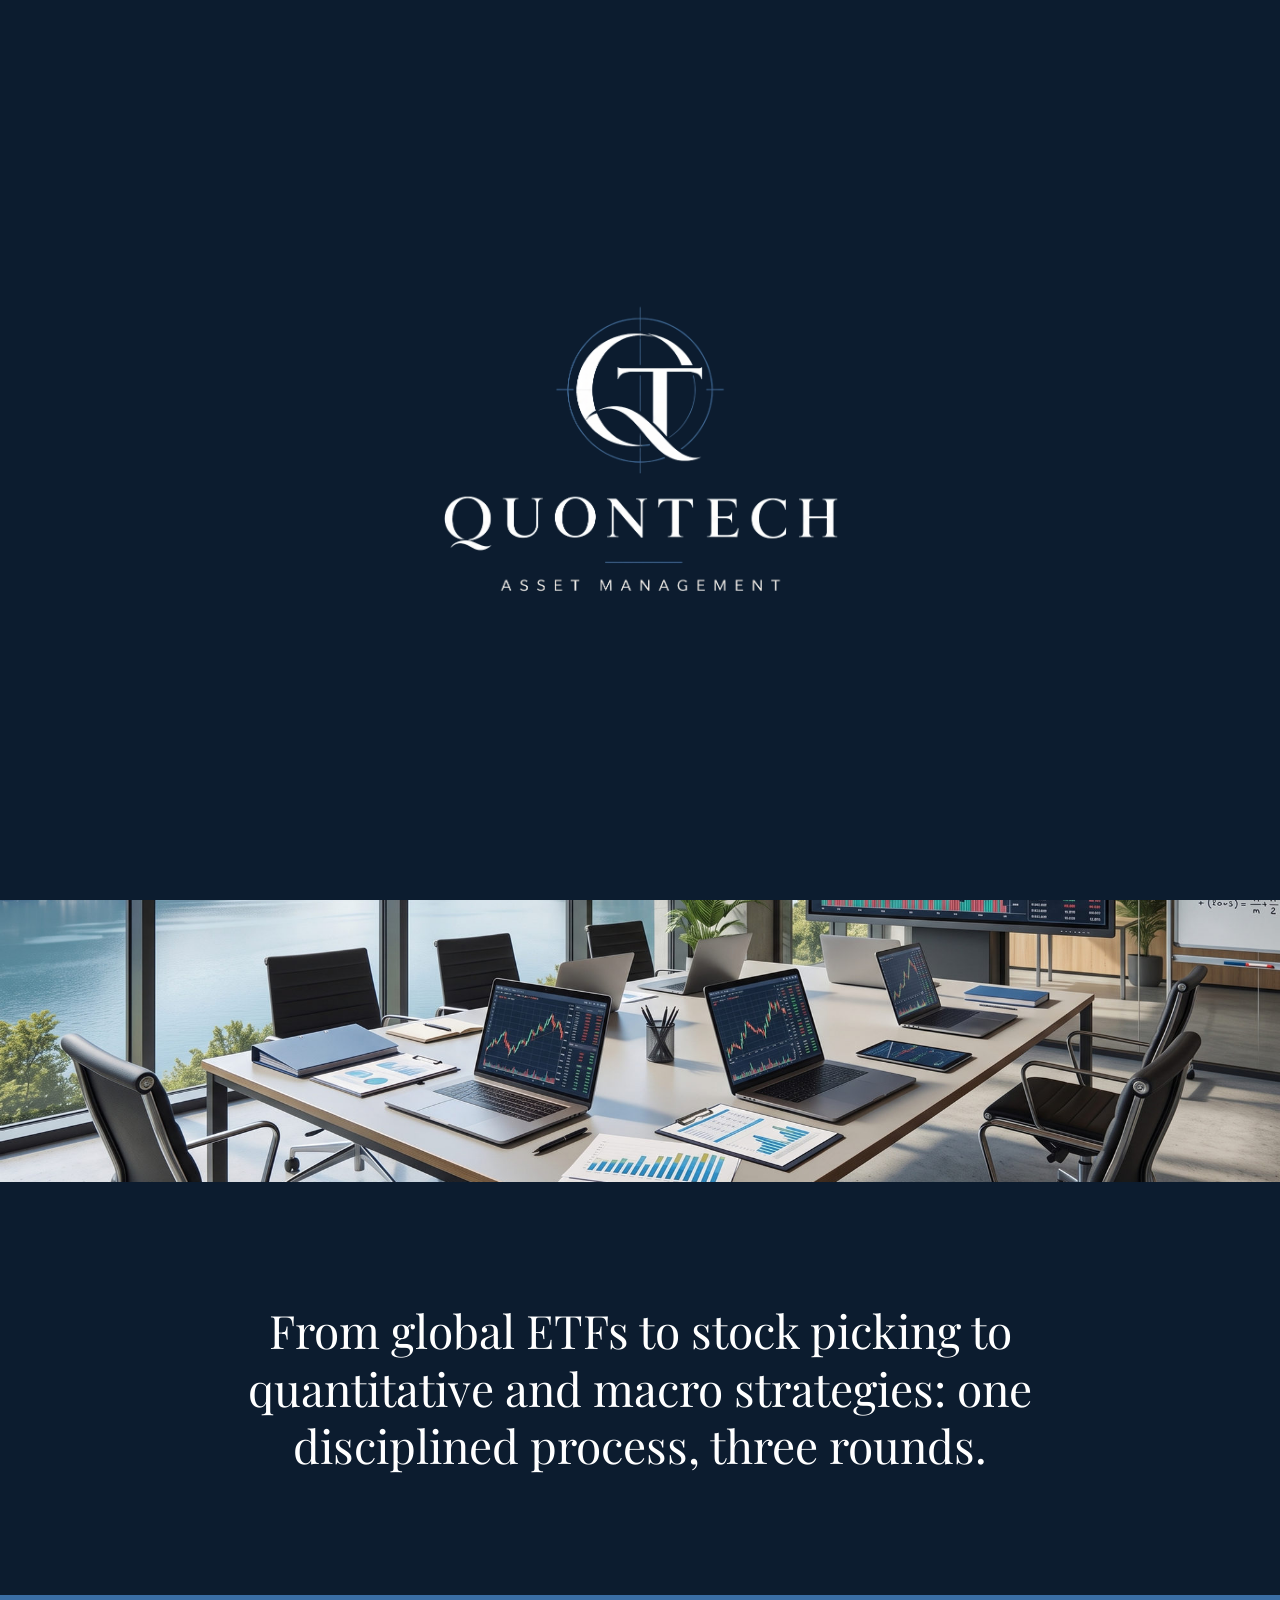
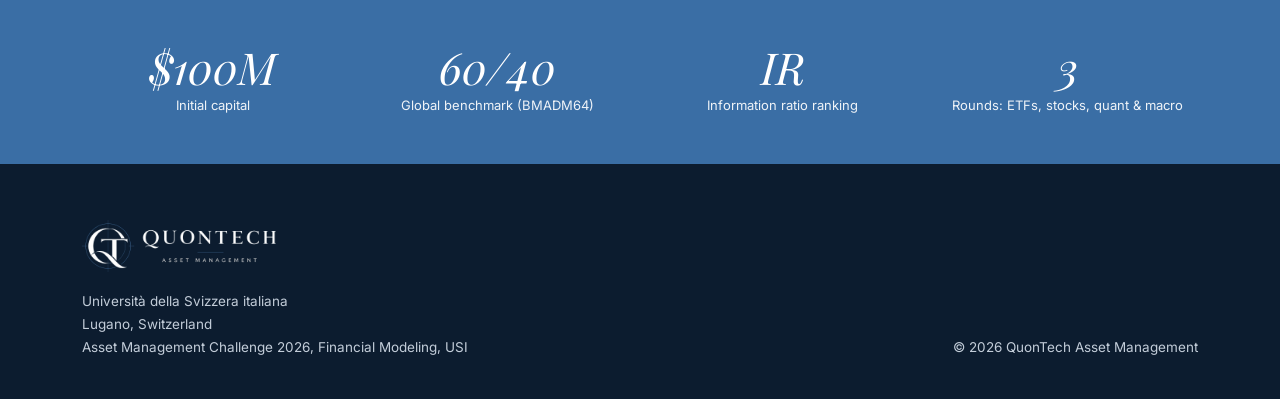
==== index.html @ 1a2eca18 "Add QuonTech website" ====
<!doctype html>
<html lang="en">
<head>
<meta charset="utf-8">
<meta name="viewport" content="width=device-width, initial-scale=1">
<title>Home | QuonTech Asset Management</title>
<meta name="description" content="QuonTech Asset Management, Group 8 of the USI Lugano Asset Management Challenge 2026.">
<link rel="icon" href="logo_navy.png">
<link rel="preconnect" href="https://fonts.googleapis.com">
<link rel="preconnect" href="https://fonts.gstatic.com" crossorigin>
<link href="https://fonts.googleapis.com/css2?family=Inter:wght@400;500;600&family=Playfair+Display:ital,wght@0,600;0,700;1,600&display=swap" rel="stylesheet">
<link rel="stylesheet" href="style.css">
</head>
<body>
<header class="site-header">
  <div class="container">
    <a class="brand" href="index.html" aria-label="QuonTech home"><img src="logo_navy_h.png" alt="QuonTech Asset Management"></a>
    <button class="nav-toggle" aria-label="Open menu" aria-expanded="false"><span></span><span></span><span></span></button>
    <nav class="nav">
      <a href="index.html" class="active">Home</a>
      <a href="about.html">About</a>
      <a href="portfolio.html">Portfolio</a>
      <a href="team.html">Team</a>
      <a href="contact.html">Contact</a>
    </nav>
  </div>
</header>
<div class="intro" id="intro" aria-hidden="true">
  <img src="logo_white.png" alt="">
</div>
<main>
  <section class="hero">
    <div class="container">
      <p class="eyebrow">USI Lugano &middot; Asset Management Challenge 2026</p>
      <h1><span>Quantifying Risk</span><br><span>Compounding Value</span></h1>
      <p class="lead">QuonTech Asset Management is a student-run fund competing in the USI Lugano Asset Management Challenge 2026.</p>
    </div>
  </section>
  <div class="photo-band" style="background-image:url('office.jpg')" role="img" aria-label="Trading room overlooking Lake Lugano"></div>
  <section class="statement">
    <div class="container reveal">
      <p>From global ETFs to stock picking to quantitative and macro strategies: one disciplined process, three rounds.</p>
    </div>
  </section>
  <section class="stats">
    <div class="container">
      <div class="stat reveal"><div class="num">$100M</div><div class="lbl">Initial capital</div></div>
      <div class="stat reveal"><div class="num">60/40</div><div class="lbl">Global benchmark (BMADM64)</div></div>
      <div class="stat reveal"><div class="num">IR</div><div class="lbl">Information ratio ranking</div></div>
      <div class="stat reveal"><div class="num">3</div><div class="lbl">Rounds: ETFs, stocks, quant &amp; macro</div></div>
    </div>
  </section>
</main>
<footer class="site-footer">
  <div class="container">
    <div>
      <img src="logo_white_h.png" alt="QuonTech Asset Management">
      <p>Università della Svizzera italiana<br>Lugano, Switzerland</p>
      <p>Asset Management Challenge 2026, Financial Modeling, USI</p>
    </div>
    <p>&copy; 2026 QuonTech Asset Management</p>
  </div>
</footer>
<script src="main.js"></script>
</body>
</html>
---- style.css ----
/* QuonTech Asset Management - site styles
   Palette: navy #0C1C2F, white #FFFFFF, light grey #F3F5F8, steel blue #3A6EA5 */

:root {
  --navy: #0C1C2F;
  --navy-2: #13263D;
  --white: #FFFFFF;
  --grey: #F3F5F8;
  --line: #DDE3EA;
  --steel: #3A6EA5;
  --steel-light: #C9D6E5;
  --text: #1E2A38;
  --muted: #5B6878;
  --serif: "Playfair Display", Georgia, "Times New Roman", serif;
  --sans: "Inter", "Helvetica Neue", Arial, sans-serif;
  --header-h: 84px;
  --max: 1180px;
}

* { box-sizing: border-box; margin: 0; padding: 0; }
html { scroll-behavior: smooth; }
body {
  font-family: var(--sans);
  color: var(--text);
  background: var(--white);
  line-height: 1.6;
  -webkit-font-smoothing: antialiased;
}
img { max-width: 100%; display: block; }
a { color: inherit; text-decoration: none; }

.container { width: 100%; max-width: var(--max); margin: 0 auto; padding: 0 32px; }

/* ---------- Intro curtain (Home only) ---------- */
.intro {
  position: fixed; inset: 0; z-index: 1000;
  background: var(--navy);
  display: flex; align-items: center; justify-content: center;
  transition: transform 1.1s cubic-bezier(.77, 0, .18, 1);
}
.intro img {
  width: min(420px, 70vw);
  opacity: 0; transform: scale(.96);
  animation: introLogo 1.2s ease-out .2s forwards;
}
.intro.is-open { transform: translateY(-100%); }
.intro.is-gone { display: none; }
@keyframes introLogo { to { opacity: 1; transform: scale(1); } }
body.intro-lock { overflow: hidden; }

/* ---------- Header ---------- */
.site-header {
  position: fixed; top: 0; left: 0; right: 0; z-index: 100;
  height: var(--header-h);
  background: rgba(255, 255, 255, .97);
  border-bottom: 1px solid var(--line);
  backdrop-filter: blur(6px);
}
.site-header .container {
  height: 100%; display: flex; align-items: center; justify-content: space-between;
}
.brand img { height: 46px; width: auto; }
.nav { display: flex; gap: 36px; }
.nav a {
  font-size: 14px; letter-spacing: .04em; color: var(--navy);
  padding: 6px 0; border-bottom: 1px solid transparent; transition: border-color .2s, color .2s;
}
.nav a:hover { color: var(--steel); }
.nav a.active { border-bottom-color: var(--navy); }
.nav-toggle {
  display: none; background: none; border: 0; cursor: pointer; width: 32px; height: 32px;
  flex-direction: column; justify-content: center; gap: 6px;
}
.nav-toggle span { display: block; height: 1.5px; background: var(--navy); }
main { padding-top: var(--header-h); }

/* ---------- Typography helpers ---------- */
.eyebrow {
  font-size: 13px; letter-spacing: .28em; text-transform: uppercase; color: var(--steel);
}
h1, h2, h3 { font-family: var(--serif); color: var(--navy); font-weight: 700; line-height: 1.15; }
.lead { font-size: 17px; color: var(--muted); max-width: 640px; margin: 0 auto; }
.rule { width: 80px; height: 1px; background: var(--steel); margin: 28px auto 0; border: 0; }

/* ---------- Home ---------- */
.hero { text-align: center; padding: 120px 0 110px; }
.hero h1 { font-size: clamp(44px, 7vw, 84px); margin: 22px 0 28px; }
.hero h1 span { display: inline-block; padding-bottom: 6px; border-bottom: 1px solid var(--steel); margin: 4px 0; }
.photo-band { height: clamp(260px, 42vw, 520px); background: center / cover no-repeat; }
.statement { background: var(--navy); color: var(--white); text-align: center; padding: 120px 0; }
.statement p { font-family: var(--serif); font-size: clamp(28px, 3.6vw, 46px); line-height: 1.25; max-width: 860px; margin: 0 auto; color: var(--white); }
.stats { background: var(--steel); color: var(--white); padding: 48px 0; }
.stats .container { display: grid; grid-template-columns: repeat(4, 1fr); gap: 24px; text-align: center; }
.stat .num { font-family: var(--serif); font-style: italic; font-size: 44px; line-height: 1.1; }
.stat .lbl { font-size: 13px; opacity: .92; margin-top: 4px; }

/* ---------- Generic page sections ---------- */
.band { background: var(--navy); color: var(--white); text-align: center; padding: 110px 0; }
.band h1 { color: var(--white); font-size: clamp(40px, 5vw, 60px); margin-bottom: 22px; }
.band p { color: #D6DEE8; max-width: 760px; margin: 0 auto; font-size: 16px; }
.section { padding: 100px 0; }
.section-title { text-align: center; font-size: clamp(32px, 4vw, 44px); margin-bottom: 56px; color: var(--steel); }

/* About cards */
.cards { display: grid; grid-template-columns: repeat(3, 1fr); gap: 28px; }
.card { border: 1px solid var(--line); padding: 36px 32px; background: var(--white); }
.card h3 { font-size: 22px; color: var(--steel); margin-bottom: 14px; }
.card p { color: var(--muted); font-size: 15px; }

/* Portfolio */
.page-head { text-align: center; padding: 100px 0 40px; }
.page-head h1 { font-size: clamp(40px, 5vw, 56px); margin-bottom: 22px; }
.rounds { display: grid; grid-template-columns: repeat(3, 1fr); gap: 40px; padding: 40px 0 110px; }
.round .no { font-family: var(--serif); font-style: italic; font-size: 56px; color: var(--navy); line-height: 1; }
.round .bar { width: 36px; height: 1px; background: var(--steel); margin: 14px 0 18px; }
.round h3 { font-size: 20px; color: var(--steel); letter-spacing: .03em; text-transform: uppercase; margin-bottom: 12px; }
.round p { color: var(--muted); font-size: 14.5px; }
.btn {
  display: inline-block; margin-top: 22px; padding: 12px 22px; font-size: 13px; letter-spacing: .08em;
  text-transform: uppercase; background: var(--navy); color: var(--white); border: 1px solid var(--navy);
  transition: background .2s, color .2s; cursor: pointer; font-family: var(--sans);
}
.btn:hover { background: var(--white); color: var(--navy); }
.btn.is-disabled { background: transparent; color: var(--muted); border-color: var(--line); cursor: default; pointer-events: none; }

/* Team */
.team-grid { display: grid; grid-template-columns: repeat(3, 1fr); gap: 40px 32px; }
.member { text-align: center; }
.member .photo {
  aspect-ratio: 1 / 1; background: var(--grey); display: flex; align-items: center; justify-content: center;
  overflow: hidden; margin-bottom: 20px;
}
.member .photo { position: relative; }
.member .photo img { position: absolute; inset: 0; width: 100%; height: 100%; object-fit: cover; }
.member .initials { font-family: var(--serif); font-size: 56px; color: var(--steel-light); }
.member .prog { font-size: 12px; letter-spacing: .14em; text-transform: uppercase; color: var(--steel); }
.member h3 { font-size: 26px; margin-top: 4px; }

/* Contact */
.contact { display: grid; grid-template-columns: 1fr 1fr; gap: 64px; padding: 100px 0; align-items: start; }
.contact h1 { font-size: clamp(30px, 3.4vw, 42px); margin-bottom: 24px; }
.contact address { font-style: normal; color: var(--muted); }
.form label { display: block; font-size: 13px; color: var(--navy); margin: 18px 0 6px; }
.form h2 { font-size: 15px; letter-spacing: .14em; text-transform: uppercase; color: var(--steel); font-family: var(--sans); }
.form input, .form textarea {
  width: 100%; border: 0; border-bottom: 1px solid var(--line); padding: 10px 2px; font: inherit; font-size: 15px;
  background: transparent; color: var(--text); outline: none;
}
.form input:focus, .form textarea:focus { border-bottom-color: var(--steel); }
.form textarea { min-height: 120px; resize: vertical; }
.form .btn { width: 100%; margin-top: 28px; }
.form-note { font-size: 13px; color: var(--muted); margin-top: 12px; min-height: 1em; }

/* ---------- Footer ---------- */
.site-footer { background: var(--navy); color: #C3CDD9; padding: 56px 0 40px; font-size: 13.5px; }
.site-footer .container { display: flex; justify-content: space-between; align-items: flex-end; gap: 24px; flex-wrap: wrap; }
.site-footer img { height: 52px; width: auto; margin-bottom: 18px; }
.site-footer p { line-height: 1.7; }

/* ---------- Reveal on scroll ---------- */
.reveal { opacity: 0; transform: translateY(24px); transition: opacity .9s ease, transform .9s ease; }
.reveal.in { opacity: 1; transform: none; }

/* ---------- Responsive ---------- */
@media (max-width: 900px) {
  .cards, .rounds, .team-grid { grid-template-columns: 1fr 1fr; }
  .contact { grid-template-columns: 1fr; gap: 40px; }
}
@media (max-width: 720px) {
  :root { --header-h: 70px; }
  .container { padding: 0 20px; }
  .brand img { height: 36px; }
  .nav-toggle { display: flex; }
  .nav {
    position: fixed; top: var(--header-h); left: 0; right: 0; background: var(--white);
    flex-direction: column; gap: 0; padding: 8px 20px 20px; border-bottom: 1px solid var(--line);
    transform: translateY(-120%); transition: transform .35s ease; z-index: -1;
  }
  .nav.open { transform: none; }
  .nav a { padding: 14px 0; border-bottom: 1px solid var(--line); }
  .nav a.active { border-bottom-color: var(--line); color: var(--steel); }
  .stats .container { grid-template-columns: 1fr 1fr; gap: 32px 16px; }
  .cards, .rounds, .team-grid { grid-template-columns: 1fr; }
  .hero { padding: 80px 0 70px; }
  .statement, .band { padding: 80px 0; }
  .section, .page-head { padding-top: 70px; }
}
@media (prefers-reduced-motion: reduce) {
  .intro, .intro img, .reveal { transition: none; animation: none; opacity: 1; transform: none; }
}
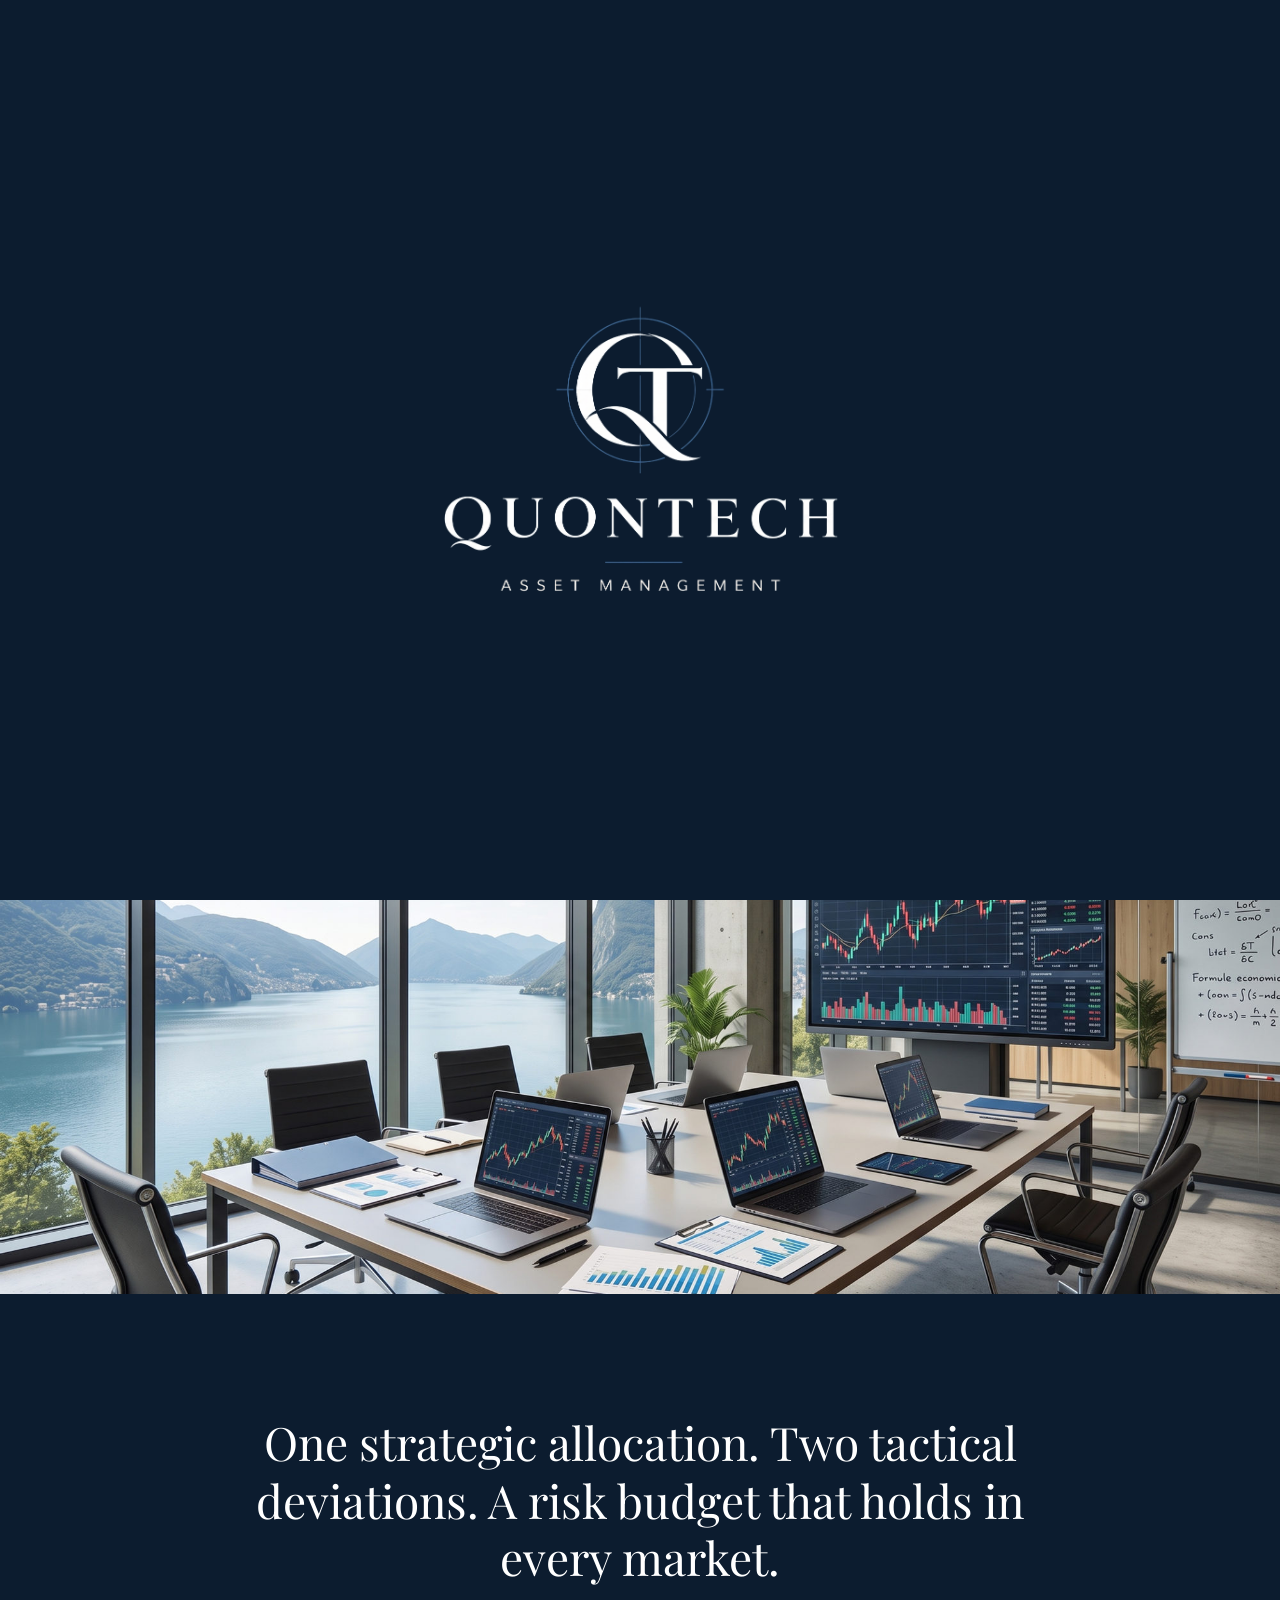
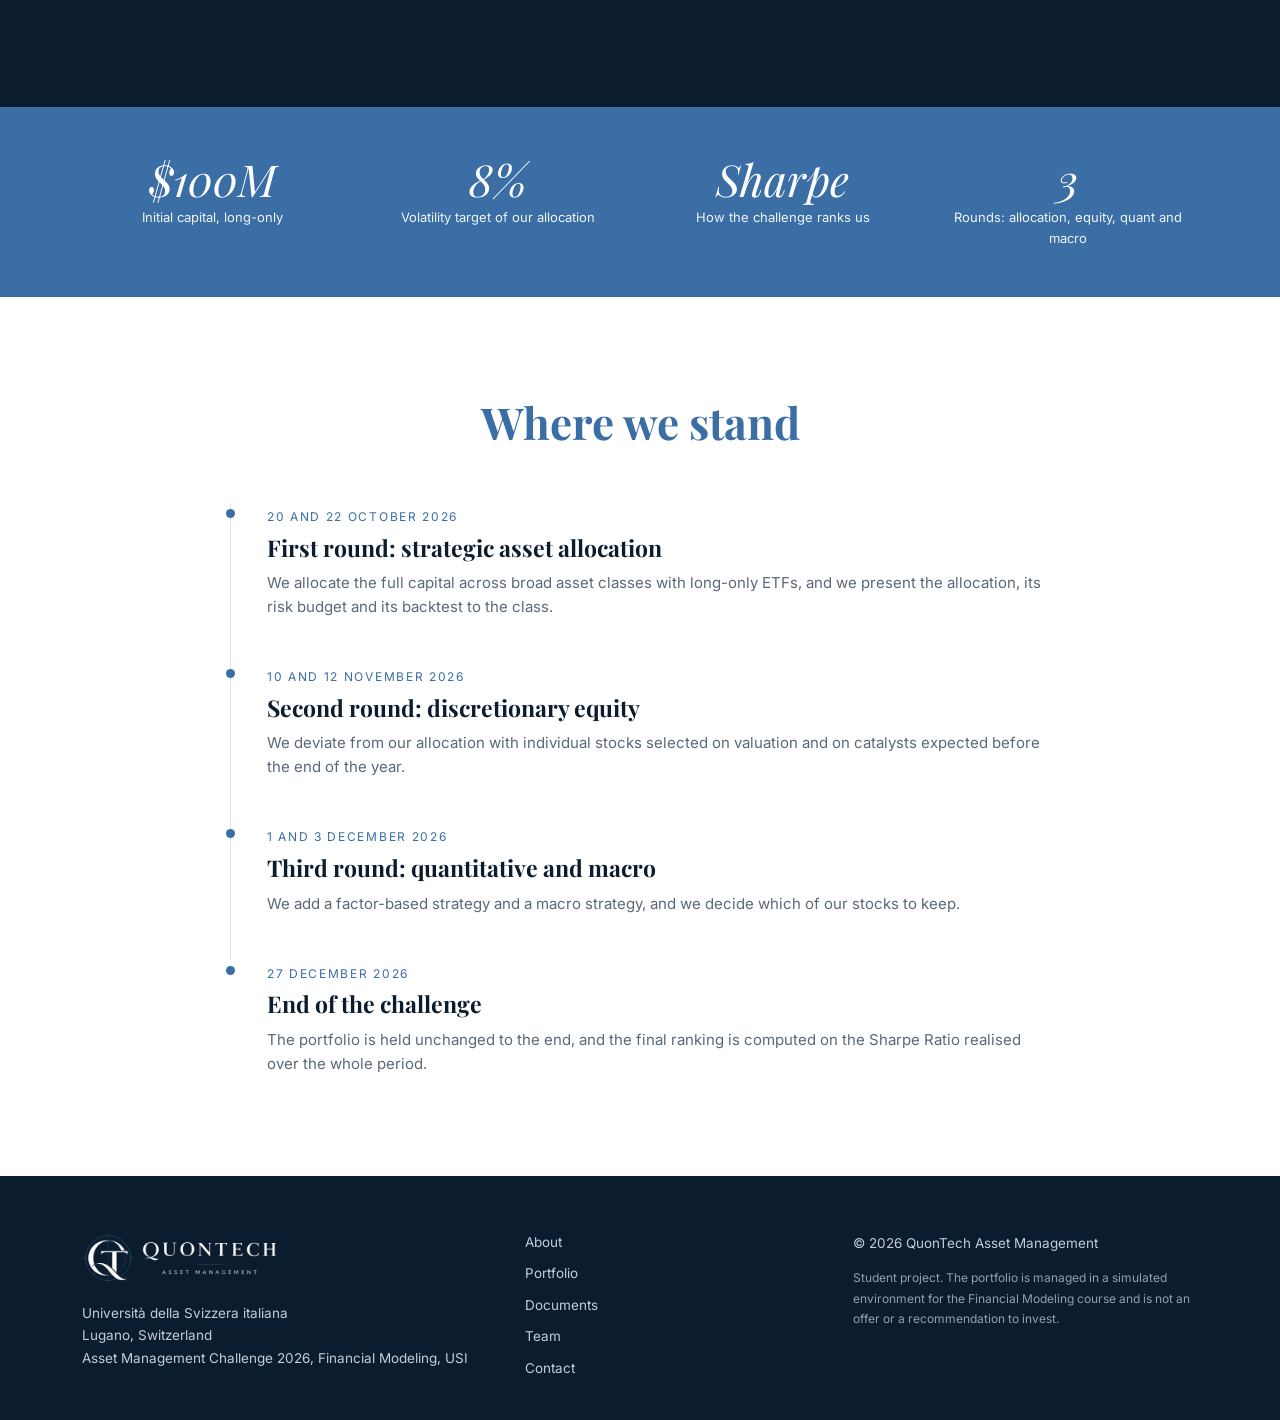
==== commit 52bc16ac: "Align site texts with the AMC 2026 guidelines; add Documents page, risk framework, performance table" ====
--- a/index.html
+++ b/index.html
@@ -4,7 +4,16 @@
 <meta charset="utf-8">
 <meta name="viewport" content="width=device-width, initial-scale=1">
 <title>Home | QuonTech Asset Management</title>
-<meta name="description" content="QuonTech Asset Management, Group 8 of the USI Lugano Asset Management Challenge 2026.">
+<meta name="description" content="QuonTech Asset Management, Group 8 of the Asset Management Challenge 2026 at USI Lugano. A USD 100 million long-only portfolio built on a strategic asset allocation with an 8% volatility target.">
+<meta name="author" content="QuonTech Asset Management">
+<meta property="og:type" content="website">
+<meta property="og:site_name" content="QuonTech Asset Management">
+<meta property="og:title" content="Home | QuonTech Asset Management">
+<meta property="og:description" content="QuonTech Asset Management, Group 8 of the Asset Management Challenge 2026 at USI Lugano. A USD 100 million long-only portfolio built on a strategic asset allocation with an 8% volatility target.">
+<meta property="og:url" content="https://davidrizzi.github.io/quontech/">
+<meta property="og:image" content="https://davidrizzi.github.io/quontech/logo_navy.png">
+<meta name="twitter:card" content="summary">
+<link rel="canonical" href="https://davidrizzi.github.io/quontech/">
 <link rel="icon" href="logo_navy.png">
 <link rel="preconnect" href="https://fonts.googleapis.com">
 <link rel="preconnect" href="https://fonts.gstatic.com" crossorigin>
@@ -12,14 +21,16 @@
 <link rel="stylesheet" href="style.css">
 </head>
 <body>
+<a class="skip" href="#main">Skip to content</a>
 <header class="site-header">
   <div class="container">
     <a class="brand" href="index.html" aria-label="QuonTech home"><img src="logo_navy_h.png" alt="QuonTech Asset Management"></a>
     <button class="nav-toggle" aria-label="Open menu" aria-expanded="false"><span></span><span></span><span></span></button>
-    <nav class="nav">
+    <nav class="nav" aria-label="Main">
       <a href="index.html" class="active">Home</a>
       <a href="about.html">About</a>
       <a href="portfolio.html">Portfolio</a>
+      <a href="documents.html">Documents</a>
       <a href="team.html">Team</a>
       <a href="contact.html">Contact</a>
     </nav>
@@ -28,39 +39,62 @@
 <div class="intro" id="intro" aria-hidden="true">
   <img src="logo_white.png" alt="">
 </div>
-<main>
+<main id="main">
   <section class="hero">
     <div class="container">
       <p class="eyebrow">USI Lugano &middot; Asset Management Challenge 2026</p>
       <h1><span>Quantifying Risk</span><br><span>Compounding Value</span></h1>
-      <p class="lead">QuonTech Asset Management is a student-run fund competing in the USI Lugano Asset Management Challenge 2026.</p>
+      <p class="lead">QuonTech Asset Management is a student-run fund competing in the Asset Management Challenge 2026 at USI Lugano. We manage USD 100 million, long-only, within a risk budget we set ourselves and defend in public.</p>
+      <p class="cta-row"><a class="btn" href="portfolio.html">Our strategy</a> <a class="btn btn-ghost" href="documents.html">Reports and presentations</a></p>
     </div>
   </section>
   <div class="photo-band" style="background-image:url('office.jpg')" role="img" aria-label="Trading room overlooking Lake Lugano"></div>
   <section class="statement">
     <div class="container reveal">
-      <p>From global ETFs to stock picking to quantitative and macro strategies: one disciplined process, three rounds.</p>
+      <p>One strategic allocation. Two tactical deviations. A risk budget that holds in every market.</p>
     </div>
   </section>
   <section class="stats">
     <div class="container">
-      <div class="stat reveal"><div class="num">$100M</div><div class="lbl">Initial capital</div></div>
-      <div class="stat reveal"><div class="num">60/40</div><div class="lbl">Global benchmark (BMADM64)</div></div>
-      <div class="stat reveal"><div class="num">IR</div><div class="lbl">Information ratio ranking</div></div>
-      <div class="stat reveal"><div class="num">3</div><div class="lbl">Rounds: ETFs, stocks, quant &amp; macro</div></div>
+      <div class="stat reveal"><div class="num">$100M</div><div class="lbl">Initial capital, long-only</div></div>
+      <div class="stat reveal"><div class="num">8%</div><div class="lbl">Volatility target of our allocation</div></div>
+      <div class="stat reveal"><div class="num">Sharpe</div><div class="lbl">How the challenge ranks us</div></div>
+      <div class="stat reveal"><div class="num">3</div><div class="lbl">Rounds: allocation, equity, quant and macro</div></div>
+    </div>
+  </section>
+  <section class="section">
+    <div class="container">
+      <h2 class="section-title">Where we stand</h2>
+      <ol class="timeline">
+        <li class="reveal"><span class="tl-date">20 and 22 October 2026</span><h3>First round: strategic asset allocation</h3><p>We allocate the full capital across broad asset classes with long-only ETFs, and we present the allocation, its risk budget and its backtest to the class.</p></li>
+        <li class="reveal"><span class="tl-date">10 and 12 November 2026</span><h3>Second round: discretionary equity</h3><p>We deviate from our allocation with individual stocks selected on valuation and on catalysts expected before the end of the year.</p></li>
+        <li class="reveal"><span class="tl-date">1 and 3 December 2026</span><h3>Third round: quantitative and macro</h3><p>We add a factor-based strategy and a macro strategy, and we decide which of our stocks to keep.</p></li>
+        <li class="reveal"><span class="tl-date">27 December 2026</span><h3>End of the challenge</h3><p>The portfolio is held unchanged to the end, and the final ranking is computed on the Sharpe Ratio realised over the whole period.</p></li>
+      </ol>
     </div>
   </section>
 </main>
 <footer class="site-footer">
   <div class="container">
-    <div>
+    <div class="f-brand">
       <img src="logo_white_h.png" alt="QuonTech Asset Management">
-      <p>Università della Svizzera italiana<br>Lugano, Switzerland</p>
+      <p>Universit&agrave; della Svizzera italiana<br>Lugano, Switzerland</p>
       <p>Asset Management Challenge 2026, Financial Modeling, USI</p>
     </div>
-    <p>&copy; 2026 QuonTech Asset Management</p>
+    <nav class="f-nav" aria-label="Footer">
+      <a href="about.html">About</a>
+      <a href="portfolio.html">Portfolio</a>
+      <a href="documents.html">Documents</a>
+      <a href="team.html">Team</a>
+      <a href="contact.html">Contact</a>
+    </nav>
+    <div class="f-meta">
+      <p>&copy; 2026 QuonTech Asset Management</p>
+      <p class="disclaimer">Student project. The portfolio is managed in a simulated environment for the Financial Modeling course and is not an offer or a recommendation to invest.</p>
+    </div>
   </div>
 </footer>
+<button class="to-top" aria-label="Back to top">&uarr;</button>
 <script src="main.js"></script>
 </body>
 </html>
--- a/style.css
+++ b/style.css
@@ -31,6 +31,12 @@
 
 .container { width: 100%; max-width: var(--max); margin: 0 auto; padding: 0 32px; }
 
+.skip {
+  position: absolute; left: -9999px; top: 0; z-index: 1100;
+  background: var(--navy); color: var(--white); padding: 12px 18px; font-size: 14px;
+}
+.skip:focus { left: 12px; top: 12px; }
+
 /* ---------- Intro curtain (Home only) ---------- */
 .intro {
   position: fixed; inset: 0; z-index: 1000;
@@ -60,12 +66,12 @@
   height: 100%; display: flex; align-items: center; justify-content: space-between;
 }
 .brand img { height: 46px; width: auto; }
-.nav { display: flex; gap: 36px; }
+.nav { display: flex; gap: 28px; }
 .nav a {
   font-size: 14px; letter-spacing: .04em; color: var(--navy);
   padding: 6px 0; border-bottom: 1px solid transparent; transition: border-color .2s, color .2s;
 }
-.nav a:hover { color: var(--steel); }
+.nav a:hover, .nav a:focus-visible { color: var(--steel); }
 .nav a.active { border-bottom-color: var(--navy); }
 .nav-toggle {
   display: none; background: none; border: 0; cursor: pointer; width: 32px; height: 32px;
@@ -80,12 +86,14 @@
 }
 h1, h2, h3 { font-family: var(--serif); color: var(--navy); font-weight: 700; line-height: 1.15; }
 .lead { font-size: 17px; color: var(--muted); max-width: 640px; margin: 0 auto; }
+.lead.center { text-align: center; margin-bottom: 40px; }
 .rule { width: 80px; height: 1px; background: var(--steel); margin: 28px auto 0; border: 0; }
 
 /* ---------- Home ---------- */
 .hero { text-align: center; padding: 120px 0 110px; }
 .hero h1 { font-size: clamp(44px, 7vw, 84px); margin: 22px 0 28px; }
 .hero h1 span { display: inline-block; padding-bottom: 6px; border-bottom: 1px solid var(--steel); margin: 4px 0; }
+.cta-row { margin-top: 38px; display: flex; gap: 14px; justify-content: center; flex-wrap: wrap; }
 .photo-band { height: clamp(260px, 42vw, 520px); background: center / cover no-repeat; }
 .statement { background: var(--navy); color: var(--white); text-align: center; padding: 120px 0; }
 .statement p { font-family: var(--serif); font-size: clamp(28px, 3.6vw, 46px); line-height: 1.25; max-width: 860px; margin: 0 auto; color: var(--white); }
@@ -99,6 +107,7 @@
 .band h1 { color: var(--white); font-size: clamp(40px, 5vw, 60px); margin-bottom: 22px; }
 .band p { color: #D6DEE8; max-width: 760px; margin: 0 auto; font-size: 16px; }
 .section { padding: 100px 0; }
+.section-grey { background: var(--grey); }
 .section-title { text-align: center; font-size: clamp(32px, 4vw, 44px); margin-bottom: 56px; color: var(--steel); }
 
 /* About cards */
@@ -107,30 +116,66 @@
 .card h3 { font-size: 22px; color: var(--steel); margin-bottom: 14px; }
 .card p { color: var(--muted); font-size: 15px; }
 
+/* Facts and performance tables */
+.facts { width: 100%; border-collapse: collapse; background: var(--white); border: 1px solid var(--line); }
+.facts th, .facts td { text-align: left; padding: 18px 22px; font-size: 15px; vertical-align: top; border-bottom: 1px solid var(--line); }
+.facts tbody tr:last-child th, .facts tbody tr:last-child td { border-bottom: 0; }
+.facts th[scope="row"] { width: 210px; font-family: var(--sans); font-weight: 600; color: var(--navy); }
+.facts td { color: var(--muted); }
+.facts thead th { background: var(--navy); color: var(--white); font-family: var(--sans); font-size: 12px; letter-spacing: .14em; text-transform: uppercase; font-weight: 600; }
+.facts .pending { color: var(--muted); font-style: italic; }
+
+/* Timeline */
+.timeline { list-style: none; max-width: 820px; margin: 0 auto; }
+.timeline li { position: relative; padding: 0 0 44px 36px; border-left: 1px solid var(--line); }
+.timeline li:last-child { padding-bottom: 0; border-left-color: transparent; }
+.timeline li::before {
+  content: ""; position: absolute; left: -5px; top: 6px; width: 9px; height: 9px;
+  border-radius: 50%; background: var(--steel);
+}
+.tl-date { font-size: 12px; letter-spacing: .14em; text-transform: uppercase; color: var(--steel); }
+.timeline h3 { font-size: 23px; margin: 6px 0 10px; }
+.timeline p { color: var(--muted); font-size: 15px; }
+
 /* Portfolio */
 .page-head { text-align: center; padding: 100px 0 40px; }
 .page-head h1 { font-size: clamp(40px, 5vw, 56px); margin-bottom: 22px; }
 .rounds { display: grid; grid-template-columns: repeat(3, 1fr); gap: 40px; padding: 40px 0 110px; }
-.round .no { font-family: var(--serif); font-style: italic; font-size: 56px; color: var(--navy); line-height: 1; }
+.round .no, .doc-head .no { font-family: var(--serif); font-style: italic; font-size: 56px; color: var(--navy); line-height: 1; }
 .round .bar { width: 36px; height: 1px; background: var(--steel); margin: 14px 0 18px; }
-.round h3 { font-size: 20px; color: var(--steel); letter-spacing: .03em; text-transform: uppercase; margin-bottom: 12px; }
+.round h3 { font-size: 20px; color: var(--steel); letter-spacing: .03em; text-transform: uppercase; margin-bottom: 6px; }
+.round-sub { font-family: var(--serif); font-size: 19px; color: var(--navy); margin-bottom: 12px; }
 .round p { color: var(--muted); font-size: 14.5px; }
+.round-date { margin-top: 16px; font-size: 12px; letter-spacing: .12em; text-transform: uppercase; color: var(--steel); }
 .btn {
-  display: inline-block; margin-top: 22px; padding: 12px 22px; font-size: 13px; letter-spacing: .08em;
+  display: inline-block; padding: 12px 22px; font-size: 13px; letter-spacing: .08em;
   text-transform: uppercase; background: var(--navy); color: var(--white); border: 1px solid var(--navy);
   transition: background .2s, color .2s; cursor: pointer; font-family: var(--sans);
 }
 .btn:hover { background: var(--white); color: var(--navy); }
+.btn-ghost { background: transparent; color: var(--navy); }
+.btn-ghost:hover { background: var(--navy); color: var(--white); }
 .btn.is-disabled { background: transparent; color: var(--muted); border-color: var(--line); cursor: default; pointer-events: none; }
+
+/* Documents */
+.docs { display: grid; gap: 28px; max-width: 900px; margin: 0 auto; }
+.doc { border: 1px solid var(--line); padding: 32px; }
+.doc-head { display: flex; gap: 22px; align-items: flex-start; margin-bottom: 24px; }
+.doc-head h3 { font-size: 20px; color: var(--steel); letter-spacing: .03em; text-transform: uppercase; margin-bottom: 4px; }
+.doc-list { list-style: none; }
+.doc-list li {
+  display: flex; justify-content: space-between; align-items: center; gap: 16px;
+  padding: 14px 0; border-top: 1px solid var(--line); font-size: 15px; color: var(--navy);
+}
+.doc-list .btn { padding: 9px 16px; font-size: 11.5px; }
 
 /* Team */
 .team-grid { display: grid; grid-template-columns: repeat(3, 1fr); gap: 40px 32px; }
 .member { text-align: center; }
 .member .photo {
   aspect-ratio: 1 / 1; background: var(--grey); display: flex; align-items: center; justify-content: center;
-  overflow: hidden; margin-bottom: 20px;
-}
-.member .photo { position: relative; }
+  overflow: hidden; margin-bottom: 20px; position: relative;
+}
 .member .photo img { position: absolute; inset: 0; width: 100%; height: 100%; object-fit: cover; }
 .member .initials { font-family: var(--serif); font-size: 56px; color: var(--steel-light); }
 .member .prog { font-size: 12px; letter-spacing: .14em; text-transform: uppercase; color: var(--steel); }
@@ -140,6 +185,8 @@
 .contact { display: grid; grid-template-columns: 1fr 1fr; gap: 64px; padding: 100px 0; align-items: start; }
 .contact h1 { font-size: clamp(30px, 3.4vw, 42px); margin-bottom: 24px; }
 .contact address { font-style: normal; color: var(--muted); }
+.contact-note { margin-top: 22px; font-size: 14px; color: var(--muted); }
+.contact-note a { color: var(--steel); border-bottom: 1px solid var(--steel-light); }
 .form label { display: block; font-size: 13px; color: var(--navy); margin: 18px 0 6px; }
 .form h2 { font-size: 15px; letter-spacing: .14em; text-transform: uppercase; color: var(--steel); font-family: var(--sans); }
 .form input, .form textarea {
@@ -153,18 +200,36 @@
 
 /* ---------- Footer ---------- */
 .site-footer { background: var(--navy); color: #C3CDD9; padding: 56px 0 40px; font-size: 13.5px; }
-.site-footer .container { display: flex; justify-content: space-between; align-items: flex-end; gap: 24px; flex-wrap: wrap; }
+.site-footer .container { display: grid; grid-template-columns: 1.4fr 1fr 1.2fr; gap: 40px; align-items: start; }
 .site-footer img { height: 52px; width: auto; margin-bottom: 18px; }
 .site-footer p { line-height: 1.7; }
+.f-nav { display: flex; flex-direction: column; gap: 10px; }
+.f-nav a { color: #C3CDD9; }
+.f-nav a:hover { color: var(--white); }
+.f-meta .disclaimer { margin-top: 14px; font-size: 12px; color: #8EA0B4; }
+
+/* ---------- Back to top ---------- */
+.to-top {
+  position: fixed; right: 24px; bottom: 24px; z-index: 90;
+  width: 44px; height: 44px; border: 1px solid var(--line); background: var(--white);
+  color: var(--navy); font-size: 18px; cursor: pointer;
+  opacity: 0; pointer-events: none; transition: opacity .3s;
+}
+.to-top.show { opacity: 1; pointer-events: auto; }
+.to-top:hover { background: var(--navy); color: var(--white); }
 
 /* ---------- Reveal on scroll ---------- */
 .reveal { opacity: 0; transform: translateY(24px); transition: opacity .9s ease, transform .9s ease; }
 .reveal.in { opacity: 1; transform: none; }
 
 /* ---------- Responsive ---------- */
+@media (max-width: 980px) {
+  .site-footer .container { grid-template-columns: 1fr 1fr; }
+}
 @media (max-width: 900px) {
   .cards, .rounds, .team-grid { grid-template-columns: 1fr 1fr; }
   .contact { grid-template-columns: 1fr; gap: 40px; }
+  .facts th[scope="row"] { width: 160px; }
 }
 @media (max-width: 720px) {
   :root { --header-h: 70px; }
@@ -184,7 +249,18 @@
   .hero { padding: 80px 0 70px; }
   .statement, .band { padding: 80px 0; }
   .section, .page-head { padding-top: 70px; }
+  .site-footer .container { grid-template-columns: 1fr; }
+  .facts th, .facts td { padding: 14px 16px; font-size: 14px; }
+  .facts th[scope="row"] { width: 130px; }
+  .doc-list li { flex-direction: column; align-items: flex-start; gap: 10px; }
 }
 @media (prefers-reduced-motion: reduce) {
+  html { scroll-behavior: auto; }
   .intro, .intro img, .reveal { transition: none; animation: none; opacity: 1; transform: none; }
 }
+@media print {
+  .site-header, .intro, .to-top, .photo-band, .nav-toggle { display: none !important; }
+  main { padding-top: 0; }
+  .reveal { opacity: 1; transform: none; }
+  body { color: #000; }
+}
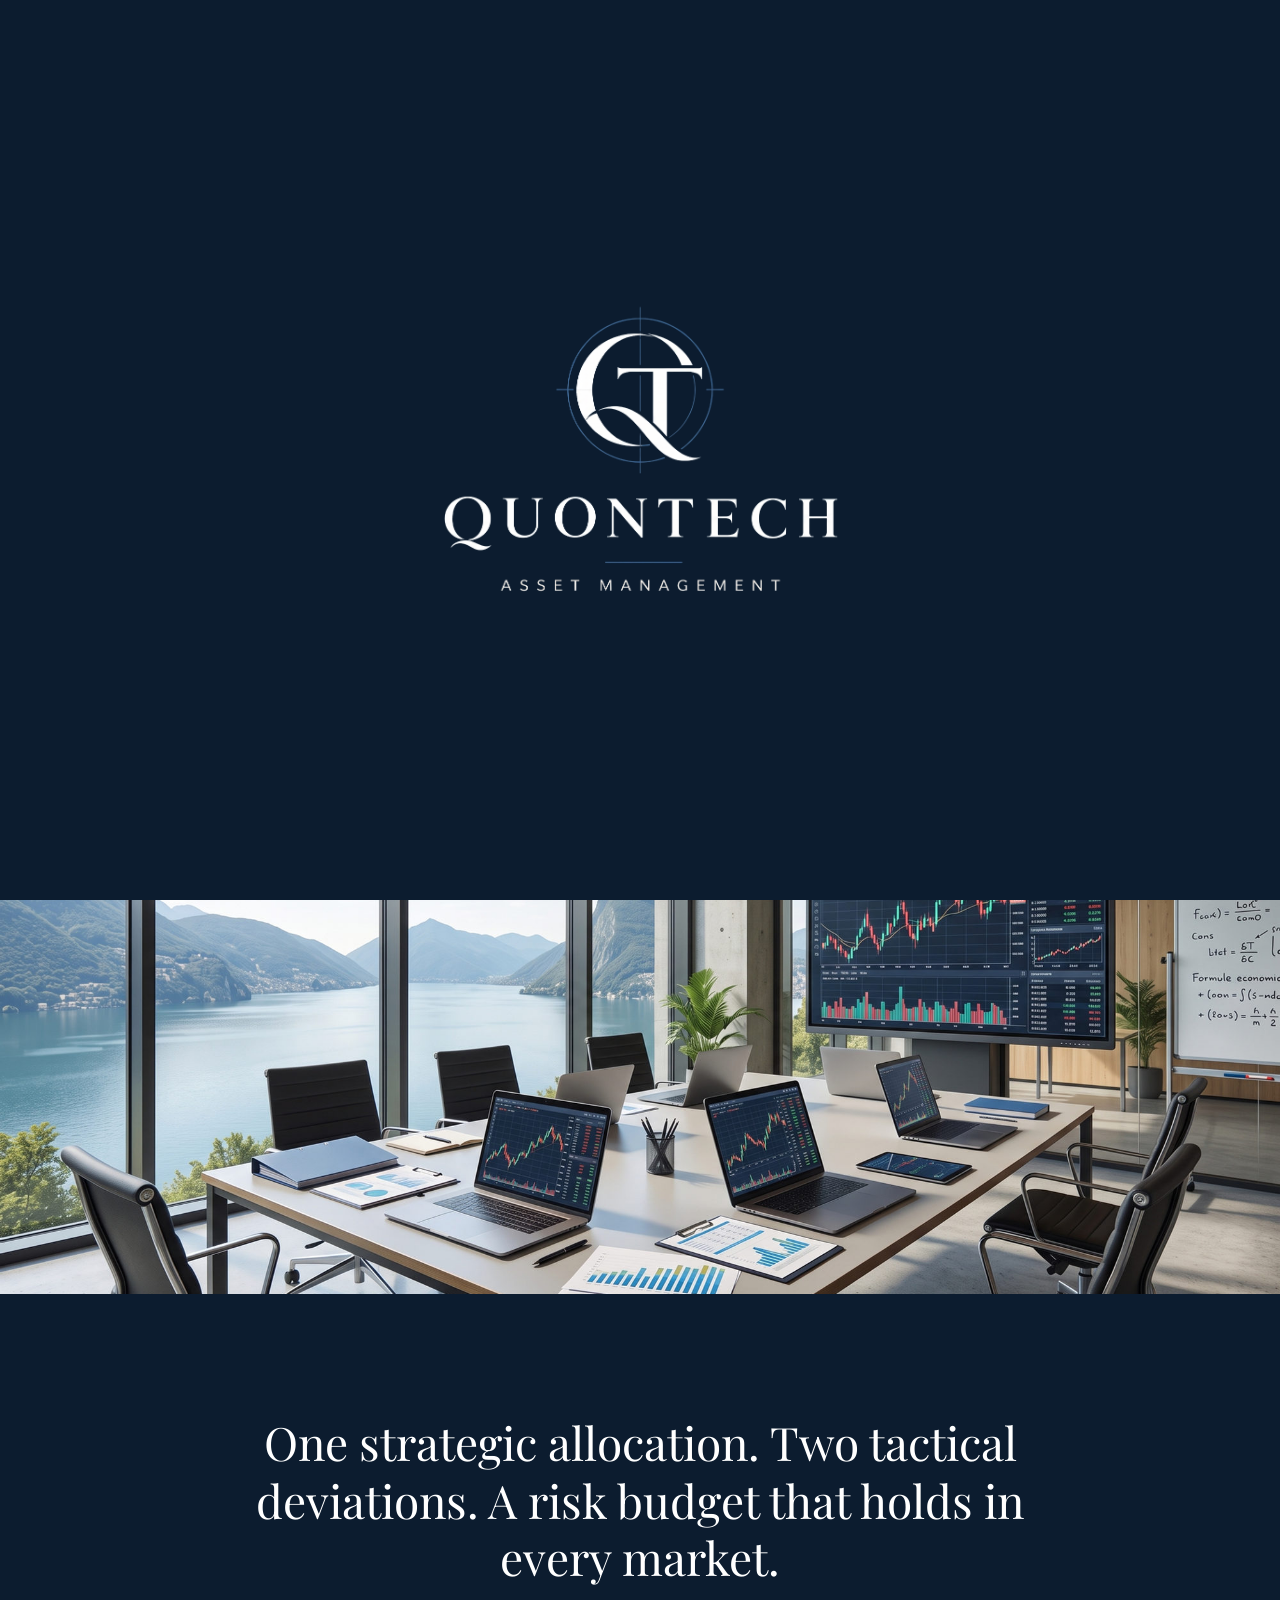
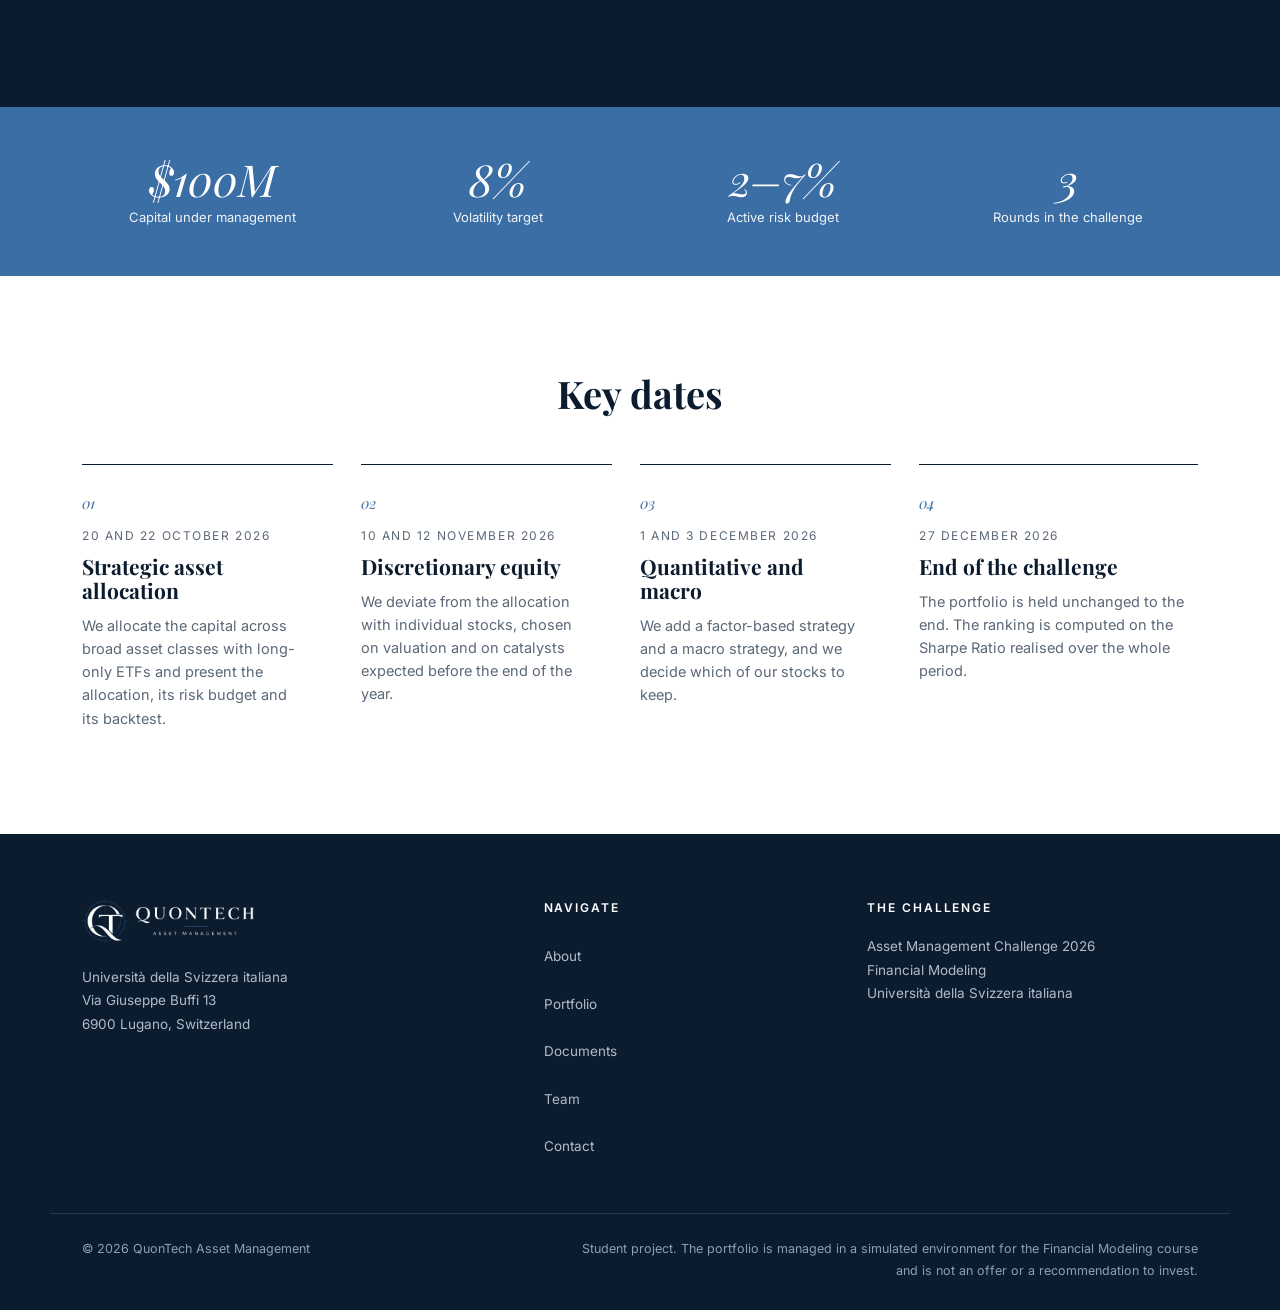
==== commit 451117ae: "Rework the layout of the new sections and fix accessibility issues - milestones row, card grid, fact" ====
--- a/index.html
+++ b/index.html
@@ -56,42 +56,48 @@
   </section>
   <section class="stats">
     <div class="container">
-      <div class="stat reveal"><div class="num">$100M</div><div class="lbl">Initial capital, long-only</div></div>
-      <div class="stat reveal"><div class="num">8%</div><div class="lbl">Volatility target of our allocation</div></div>
-      <div class="stat reveal"><div class="num">Sharpe</div><div class="lbl">How the challenge ranks us</div></div>
-      <div class="stat reveal"><div class="num">3</div><div class="lbl">Rounds: allocation, equity, quant and macro</div></div>
+      <div class="stat reveal"><div class="num">$100M</div><div class="lbl">Capital under management</div></div>
+      <div class="stat reveal"><div class="num">8%</div><div class="lbl">Volatility target</div></div>
+      <div class="stat reveal"><div class="num">2&ndash;7%</div><div class="lbl">Active risk budget</div></div>
+      <div class="stat reveal"><div class="num">3</div><div class="lbl">Rounds in the challenge</div></div>
     </div>
   </section>
   <section class="section">
     <div class="container">
-      <h2 class="section-title">Where we stand</h2>
-      <ol class="timeline">
-        <li class="reveal"><span class="tl-date">20 and 22 October 2026</span><h3>First round: strategic asset allocation</h3><p>We allocate the full capital across broad asset classes with long-only ETFs, and we present the allocation, its risk budget and its backtest to the class.</p></li>
-        <li class="reveal"><span class="tl-date">10 and 12 November 2026</span><h3>Second round: discretionary equity</h3><p>We deviate from our allocation with individual stocks selected on valuation and on catalysts expected before the end of the year.</p></li>
-        <li class="reveal"><span class="tl-date">1 and 3 December 2026</span><h3>Third round: quantitative and macro</h3><p>We add a factor-based strategy and a macro strategy, and we decide which of our stocks to keep.</p></li>
-        <li class="reveal"><span class="tl-date">27 December 2026</span><h3>End of the challenge</h3><p>The portfolio is held unchanged to the end, and the final ranking is computed on the Sharpe Ratio realised over the whole period.</p></li>
+      <h2 class="section-title">Key dates</h2>
+      <ol class="milestones">
+        <li class="reveal"><span class="ms-no">01</span><span class="ms-date">20 and 22 October 2026</span><h3>Strategic asset allocation</h3><p>We allocate the capital across broad asset classes with long-only ETFs and present the allocation, its risk budget and its backtest.</p></li>
+        <li class="reveal"><span class="ms-no">02</span><span class="ms-date">10 and 12 November 2026</span><h3>Discretionary equity</h3><p>We deviate from the allocation with individual stocks, chosen on valuation and on catalysts expected before the end of the year.</p></li>
+        <li class="reveal"><span class="ms-no">03</span><span class="ms-date">1 and 3 December 2026</span><h3>Quantitative and macro</h3><p>We add a factor-based strategy and a macro strategy, and we decide which of our stocks to keep.</p></li>
+        <li class="reveal"><span class="ms-no">04</span><span class="ms-date">27 December 2026</span><h3>End of the challenge</h3><p>The portfolio is held unchanged to the end. The ranking is computed on the Sharpe Ratio realised over the whole period.</p></li>
       </ol>
     </div>
   </section>
 </main>
 <footer class="site-footer">
-  <div class="container">
+  <div class="container f-top">
     <div class="f-brand">
       <img src="logo_white_h.png" alt="QuonTech Asset Management">
-      <p>Universit&agrave; della Svizzera italiana<br>Lugano, Switzerland</p>
-      <p>Asset Management Challenge 2026, Financial Modeling, USI</p>
+      <p>Universit&agrave; della Svizzera italiana<br>Via Giuseppe Buffi 13<br>6900 Lugano, Switzerland</p>
     </div>
-    <nav class="f-nav" aria-label="Footer">
-      <a href="about.html">About</a>
-      <a href="portfolio.html">Portfolio</a>
-      <a href="documents.html">Documents</a>
-      <a href="team.html">Team</a>
-      <a href="contact.html">Contact</a>
-    </nav>
-    <div class="f-meta">
-      <p>&copy; 2026 QuonTech Asset Management</p>
-      <p class="disclaimer">Student project. The portfolio is managed in a simulated environment for the Financial Modeling course and is not an offer or a recommendation to invest.</p>
+    <div class="f-col">
+      <h4>Navigate</h4>
+      <nav aria-label="Footer">
+        <a href="about.html">About</a>
+        <a href="portfolio.html">Portfolio</a>
+        <a href="documents.html">Documents</a>
+        <a href="team.html">Team</a>
+        <a href="contact.html">Contact</a>
+      </nav>
     </div>
+    <div class="f-col">
+      <h4>The challenge</h4>
+      <p>Asset Management Challenge 2026<br>Financial Modeling<br>Universit&agrave; della Svizzera italiana</p>
+    </div>
+  </div>
+  <div class="container f-bottom">
+    <p>&copy; 2026 QuonTech Asset Management</p>
+    <p class="disclaimer">Student project. The portfolio is managed in a simulated environment for the Financial Modeling course and is not an offer or a recommendation to invest.</p>
   </div>
 </footer>
 <button class="to-top" aria-label="Back to top">&uarr;</button>
--- a/style.css
+++ b/style.css
@@ -9,6 +9,7 @@
   --line: #DDE3EA;
   --steel: #3A6EA5;
   --steel-light: #C9D6E5;
+  --initials: #74879D;
   --text: #1E2A38;
   --muted: #5B6878;
   --serif: "Playfair Display", Georgia, "Times New Roman", serif;
@@ -28,6 +29,8 @@
 }
 img { max-width: 100%; display: block; }
 a { color: inherit; text-decoration: none; }
+:focus-visible { outline: 2px solid var(--steel); outline-offset: 3px; }
+.site-footer :focus-visible, .statement :focus-visible, .band :focus-visible { outline-color: var(--white); }
 
 .container { width: 100%; max-width: var(--max); margin: 0 auto; padding: 0 32px; }
 
@@ -65,6 +68,7 @@
 .site-header .container {
   height: 100%; display: flex; align-items: center; justify-content: space-between;
 }
+.brand { display: flex; align-items: center; min-height: 44px; }
 .brand img { height: 46px; width: auto; }
 .nav { display: flex; gap: 28px; }
 .nav a {
@@ -74,10 +78,10 @@
 .nav a:hover, .nav a:focus-visible { color: var(--steel); }
 .nav a.active { border-bottom-color: var(--navy); }
 .nav-toggle {
-  display: none; background: none; border: 0; cursor: pointer; width: 32px; height: 32px;
-  flex-direction: column; justify-content: center; gap: 6px;
-}
-.nav-toggle span { display: block; height: 1.5px; background: var(--navy); }
+  display: none; background: none; border: 0; cursor: pointer; width: 44px; height: 44px;
+  flex-direction: column; justify-content: center; align-items: flex-end; gap: 6px;
+}
+.nav-toggle span { display: block; width: 26px; height: 1.5px; background: var(--navy); }
 main { padding-top: var(--header-h); }
 
 /* ---------- Typography helpers ---------- */
@@ -106,49 +110,77 @@
 .band { background: var(--navy); color: var(--white); text-align: center; padding: 110px 0; }
 .band h1 { color: var(--white); font-size: clamp(40px, 5vw, 60px); margin-bottom: 22px; }
 .band p { color: #D6DEE8; max-width: 760px; margin: 0 auto; font-size: 16px; }
-.section { padding: 100px 0; }
+.section { padding: 96px 0; }
 .section-grey { background: var(--grey); }
-.section-title { text-align: center; font-size: clamp(32px, 4vw, 44px); margin-bottom: 56px; color: var(--steel); }
+.section-title {
+  text-align: center; font-size: clamp(28px, 3.4vw, 38px); color: var(--navy);
+  margin-bottom: 14px;
+}
+.section-title { margin-bottom: 48px; }
+.section-title.tight { margin-bottom: 14px; }
+.page-head + .section { padding-top: 48px; }
 
 /* About cards */
-.cards { display: grid; grid-template-columns: repeat(3, 1fr); gap: 28px; }
-.card { border: 1px solid var(--line); padding: 36px 32px; background: var(--white); }
-.card h3 { font-size: 22px; color: var(--steel); margin-bottom: 14px; }
+.cards { display: grid; grid-template-columns: repeat(3, 1fr); gap: 0; border-top: 1px solid var(--line); }
+.card {
+  display: flex; flex-direction: column; background: var(--white);
+  padding: 40px 36px 44px; border-right: 1px solid var(--line); border-bottom: 1px solid var(--line);
+}
+.card:first-child { border-left: 1px solid var(--line); }
+.card h3 {
+  font-size: 21px; color: var(--navy); margin-bottom: 18px; padding-bottom: 18px;
+  border-bottom: 1px solid var(--line); min-height: 2.5em;
+  display: flex; align-items: flex-end;
+}
 .card p { color: var(--muted); font-size: 15px; }
 
 /* Facts and performance tables */
-.facts { width: 100%; border-collapse: collapse; background: var(--white); border: 1px solid var(--line); }
-.facts th, .facts td { text-align: left; padding: 18px 22px; font-size: 15px; vertical-align: top; border-bottom: 1px solid var(--line); }
-.facts tbody tr:last-child th, .facts tbody tr:last-child td { border-bottom: 0; }
-.facts th[scope="row"] { width: 210px; font-family: var(--sans); font-weight: 600; color: var(--navy); }
-.facts td { color: var(--muted); }
-.facts thead th { background: var(--navy); color: var(--white); font-family: var(--sans); font-size: 12px; letter-spacing: .14em; text-transform: uppercase; font-weight: 600; }
-.facts .pending { color: var(--muted); font-style: italic; }
-
-/* Timeline */
-.timeline { list-style: none; max-width: 820px; margin: 0 auto; }
-.timeline li { position: relative; padding: 0 0 44px 36px; border-left: 1px solid var(--line); }
-.timeline li:last-child { padding-bottom: 0; border-left-color: transparent; }
-.timeline li::before {
-  content: ""; position: absolute; left: -5px; top: 6px; width: 9px; height: 9px;
-  border-radius: 50%; background: var(--steel);
-}
-.tl-date { font-size: 12px; letter-spacing: .14em; text-transform: uppercase; color: var(--steel); }
-.timeline h3 { font-size: 23px; margin: 6px 0 10px; }
-.timeline p { color: var(--muted); font-size: 15px; }
+.facts {
+  width: 100%; border-collapse: collapse;
+  background: var(--white); border-top: 1px solid var(--navy); border-bottom: 1px solid var(--navy);
+}
+.facts th, .facts td { text-align: left; padding: 17px 24px; font-size: 15px; vertical-align: top; }
+.facts tbody tr + tr th, .facts tbody tr + tr td { border-top: 1px solid var(--line); }
+.facts th[scope="row"] {
+  width: 215px; font-family: var(--sans); font-weight: 600; color: var(--navy);
+  font-size: 12.5px; letter-spacing: .12em; text-transform: uppercase; padding-top: 19px;
+}
+.facts td { color: #46525F; }
+.facts thead th {
+  background: var(--navy); color: var(--white); font-family: var(--sans); font-size: 12px;
+  letter-spacing: .14em; text-transform: uppercase; font-weight: 600; padding: 14px 24px;
+}
+.facts thead th:first-child { width: 215px; }
+.facts .pending { color: var(--muted); }
+.table-note { margin-top: 16px; font-size: 13px; color: var(--muted); text-align: right; }
+
+/* Milestones (home) */
+.milestones { list-style: none; display: grid; grid-template-columns: repeat(4, 1fr); gap: 0; }
+.milestones li {
+  padding: 26px 28px 8px 0; border-top: 1px solid var(--navy);
+  margin-right: 28px; position: relative;
+}
+.milestones li:last-child { margin-right: 0; padding-right: 0; }
+.ms-no { font-family: var(--serif); font-style: italic; font-size: 15px; color: var(--steel); }
+.ms-date { display: block; font-size: 12px; letter-spacing: .13em; text-transform: uppercase; color: var(--muted); margin-top: 10px; }
+.milestones h3 { font-size: 21px; margin: 8px 0 12px; }
+.milestones p { color: var(--muted); font-size: 14.5px; }
 
 /* Portfolio */
-.page-head { text-align: center; padding: 100px 0 40px; }
+.page-head { text-align: center; padding: 96px 0 24px; }
 .page-head h1 { font-size: clamp(40px, 5vw, 56px); margin-bottom: 22px; }
-.rounds { display: grid; grid-template-columns: repeat(3, 1fr); gap: 40px; padding: 40px 0 110px; }
+.rounds { display: grid; grid-template-columns: repeat(3, 1fr); gap: 44px; padding: 36px 0 88px; align-items: stretch; }
+.round { display: flex; flex-direction: column; }
 .round .no, .doc-head .no { font-family: var(--serif); font-style: italic; font-size: 56px; color: var(--navy); line-height: 1; }
 .round .bar { width: 36px; height: 1px; background: var(--steel); margin: 14px 0 18px; }
 .round h3 { font-size: 20px; color: var(--steel); letter-spacing: .03em; text-transform: uppercase; margin-bottom: 6px; }
-.round-sub { font-family: var(--serif); font-size: 19px; color: var(--navy); margin-bottom: 12px; }
+.round p.round-sub { font-family: var(--serif); font-size: 19px; line-height: 1.3; color: var(--navy); margin-bottom: 14px; }
+.doc-head .round-sub { font-family: var(--serif); color: var(--navy); }
 .round p { color: var(--muted); font-size: 14.5px; }
-.round-date { margin-top: 16px; font-size: 12px; letter-spacing: .12em; text-transform: uppercase; color: var(--steel); }
+.round-date { margin-top: auto; padding-top: 18px; font-size: 12.5px; letter-spacing: .12em; text-transform: uppercase; color: var(--steel); }
 .btn {
-  display: inline-block; padding: 12px 22px; font-size: 13px; letter-spacing: .08em;
+  display: inline-flex; align-items: center; justify-content: center; min-height: 44px;
+  padding: 12px 22px; font-size: 13px; letter-spacing: .08em;
   text-transform: uppercase; background: var(--navy); color: var(--white); border: 1px solid var(--navy);
   transition: background .2s, color .2s; cursor: pointer; font-family: var(--sans);
 }
@@ -158,16 +190,20 @@
 .btn.is-disabled { background: transparent; color: var(--muted); border-color: var(--line); cursor: default; pointer-events: none; }
 
 /* Documents */
-.docs { display: grid; gap: 28px; max-width: 900px; margin: 0 auto; }
-.doc { border: 1px solid var(--line); padding: 32px; }
-.doc-head { display: flex; gap: 22px; align-items: flex-start; margin-bottom: 24px; }
-.doc-head h3 { font-size: 20px; color: var(--steel); letter-spacing: .03em; text-transform: uppercase; margin-bottom: 4px; }
-.doc-list { list-style: none; }
+.docs { display: grid; gap: 0; max-width: 940px; margin: 0 auto; border-top: 1px solid var(--navy); }
+.doc { padding: 36px 0 40px; border-bottom: 1px solid var(--line); }
+.doc:last-child { border-bottom: 1px solid var(--navy); }
+.doc-head { display: flex; gap: 20px; align-items: baseline; margin-bottom: 26px; }
+.doc-head .no { font-size: 38px; }
+.doc-head h3 { font-size: 15px; color: var(--steel); letter-spacing: .12em; text-transform: uppercase; margin-bottom: 6px; }
+.doc-head .round-sub { margin-bottom: 0; font-size: 24px; }
+.doc-list { list-style: none; display: grid; grid-template-columns: repeat(3, 1fr); gap: 16px; }
 .doc-list li {
-  display: flex; justify-content: space-between; align-items: center; gap: 16px;
-  padding: 14px 0; border-top: 1px solid var(--line); font-size: 15px; color: var(--navy);
-}
-.doc-list .btn { padding: 9px 16px; font-size: 11.5px; }
+  display: flex; flex-direction: column; align-items: flex-start; justify-content: space-between;
+  gap: 18px; background: var(--white); border: 1px solid var(--line); padding: 20px 22px 22px;
+}
+.doc-kind { font-size: 14.5px; color: var(--navy); }
+.doc-list .btn { padding: 13px 20px; font-size: 12px; }
 
 /* Team */
 .team-grid { display: grid; grid-template-columns: repeat(3, 1fr); gap: 40px 32px; }
@@ -177,8 +213,8 @@
   overflow: hidden; margin-bottom: 20px; position: relative;
 }
 .member .photo img { position: absolute; inset: 0; width: 100%; height: 100%; object-fit: cover; }
-.member .initials { font-family: var(--serif); font-size: 56px; color: var(--steel-light); }
-.member .prog { font-size: 12px; letter-spacing: .14em; text-transform: uppercase; color: var(--steel); }
+.member .initials { font-family: var(--serif); font-size: 56px; color: var(--initials); }
+.member .prog { font-size: 12.5px; letter-spacing: .14em; text-transform: uppercase; color: var(--steel); }
 .member h3 { font-size: 26px; margin-top: 4px; }
 
 /* Contact */
@@ -199,14 +235,24 @@
 .form-note { font-size: 13px; color: var(--muted); margin-top: 12px; min-height: 1em; }
 
 /* ---------- Footer ---------- */
-.site-footer { background: var(--navy); color: #C3CDD9; padding: 56px 0 40px; font-size: 13.5px; }
-.site-footer .container { display: grid; grid-template-columns: 1.4fr 1fr 1.2fr; gap: 40px; align-items: start; }
-.site-footer img { height: 52px; width: auto; margin-bottom: 18px; }
-.site-footer p { line-height: 1.7; }
-.f-nav { display: flex; flex-direction: column; gap: 10px; }
-.f-nav a { color: #C3CDD9; }
-.f-nav a:hover { color: var(--white); }
-.f-meta .disclaimer { margin-top: 14px; font-size: 12px; color: #8EA0B4; }
+.site-footer { background: var(--navy); color: #AFBCCB; padding: 64px 0 28px; font-size: 13.5px; }
+.f-top { display: grid; grid-template-columns: 1.5fr 1fr 1.2fr; gap: 48px; align-items: start; padding-bottom: 44px; }
+.site-footer img { height: 46px; width: auto; margin: 0 0 22px; }
+.site-footer p { line-height: 1.75; }
+.f-col h4 {
+  font-family: var(--sans); font-size: 12px; letter-spacing: .16em; text-transform: uppercase;
+  color: var(--white); font-weight: 600; margin-bottom: 18px;
+}
+.f-brand p { margin-top: 2px; }
+.f-col nav { display: flex; flex-direction: column; gap: 4px; }
+.f-col nav a { color: #AFBCCB; width: fit-content; padding: 11px 0; }
+.f-col nav a:hover { color: var(--white); }
+.f-bottom {
+  display: flex; justify-content: space-between; align-items: baseline; gap: 32px;
+  padding-top: 24px; border-top: 1px solid rgba(255, 255, 255, .13);
+}
+.f-bottom p { font-size: 12.5px; color: #8CA0B4; }
+.f-bottom .disclaimer { max-width: 620px; text-align: right; }
 
 /* ---------- Back to top ---------- */
 .to-top {
@@ -224,12 +270,18 @@
 
 /* ---------- Responsive ---------- */
 @media (max-width: 980px) {
-  .site-footer .container { grid-template-columns: 1fr 1fr; }
+  .f-top { grid-template-columns: 1fr 1fr; gap: 36px 40px; }
+  .f-bottom { flex-direction: column; align-items: flex-start; gap: 12px; }
+  .f-bottom .disclaimer { text-align: left; }
 }
 @media (max-width: 900px) {
   .cards, .rounds, .team-grid { grid-template-columns: 1fr 1fr; }
+  .card:nth-child(odd) { border-left: 1px solid var(--line); }
   .contact { grid-template-columns: 1fr; gap: 40px; }
   .facts th[scope="row"] { width: 160px; }
+  .milestones { grid-template-columns: 1fr 1fr; gap: 0 0; }
+  .milestones li { padding-bottom: 28px; }
+  .milestones li:nth-child(2n) { margin-right: 0; }
 }
 @media (max-width: 720px) {
   :root { --header-h: 70px; }
@@ -242,17 +294,30 @@
     transform: translateY(-120%); transition: transform .35s ease; z-index: -1;
   }
   .nav.open { transform: none; }
-  .nav a { padding: 14px 0; border-bottom: 1px solid var(--line); }
+  .nav a { padding: 13px 0; min-height: 44px; display: flex; align-items: center; border-bottom: 1px solid var(--line); }
   .nav a.active { border-bottom-color: var(--line); color: var(--steel); }
   .stats .container { grid-template-columns: 1fr 1fr; gap: 32px 16px; }
   .cards, .rounds, .team-grid { grid-template-columns: 1fr; }
   .hero { padding: 80px 0 70px; }
+  .cta-row { flex-direction: column; align-items: stretch; }
+  .cta-row .btn { width: 100%; }
   .statement, .band { padding: 80px 0; }
   .section, .page-head { padding-top: 70px; }
-  .site-footer .container { grid-template-columns: 1fr; }
-  .facts th, .facts td { padding: 14px 16px; font-size: 14px; }
-  .facts th[scope="row"] { width: 130px; }
-  .doc-list li { flex-direction: column; align-items: flex-start; gap: 10px; }
+  .f-top { grid-template-columns: 1fr; gap: 32px; }
+  .facts { display: block; }
+  .facts tbody, .facts tr, .facts th, .facts td { display: block; width: auto; }
+  .facts tbody tr { padding: 16px 0; border-top: 1px solid var(--line); }
+  .facts tbody tr:first-child { border-top: 0; }
+  .facts tbody tr + tr th, .facts tbody tr + tr td { border-top: 0; }
+  .facts th, .facts td { padding: 0 0 6px; font-size: 14.5px; }
+  .facts th[scope="row"] { width: auto; }
+  .facts thead { display: none; }
+  .milestones { grid-template-columns: 1fr; }
+  .milestones li { margin-right: 0; padding-right: 0; }
+  .doc-list { grid-template-columns: 1fr; }
+  .doc-list li { flex-direction: row; justify-content: space-between; align-items: center; padding: 16px 0; }
+  .doc-list { background: transparent; gap: 0; }
+  .doc-list li { border-top: 1px solid var(--line); }
 }
 @media (prefers-reduced-motion: reduce) {
   html { scroll-behavior: auto; }
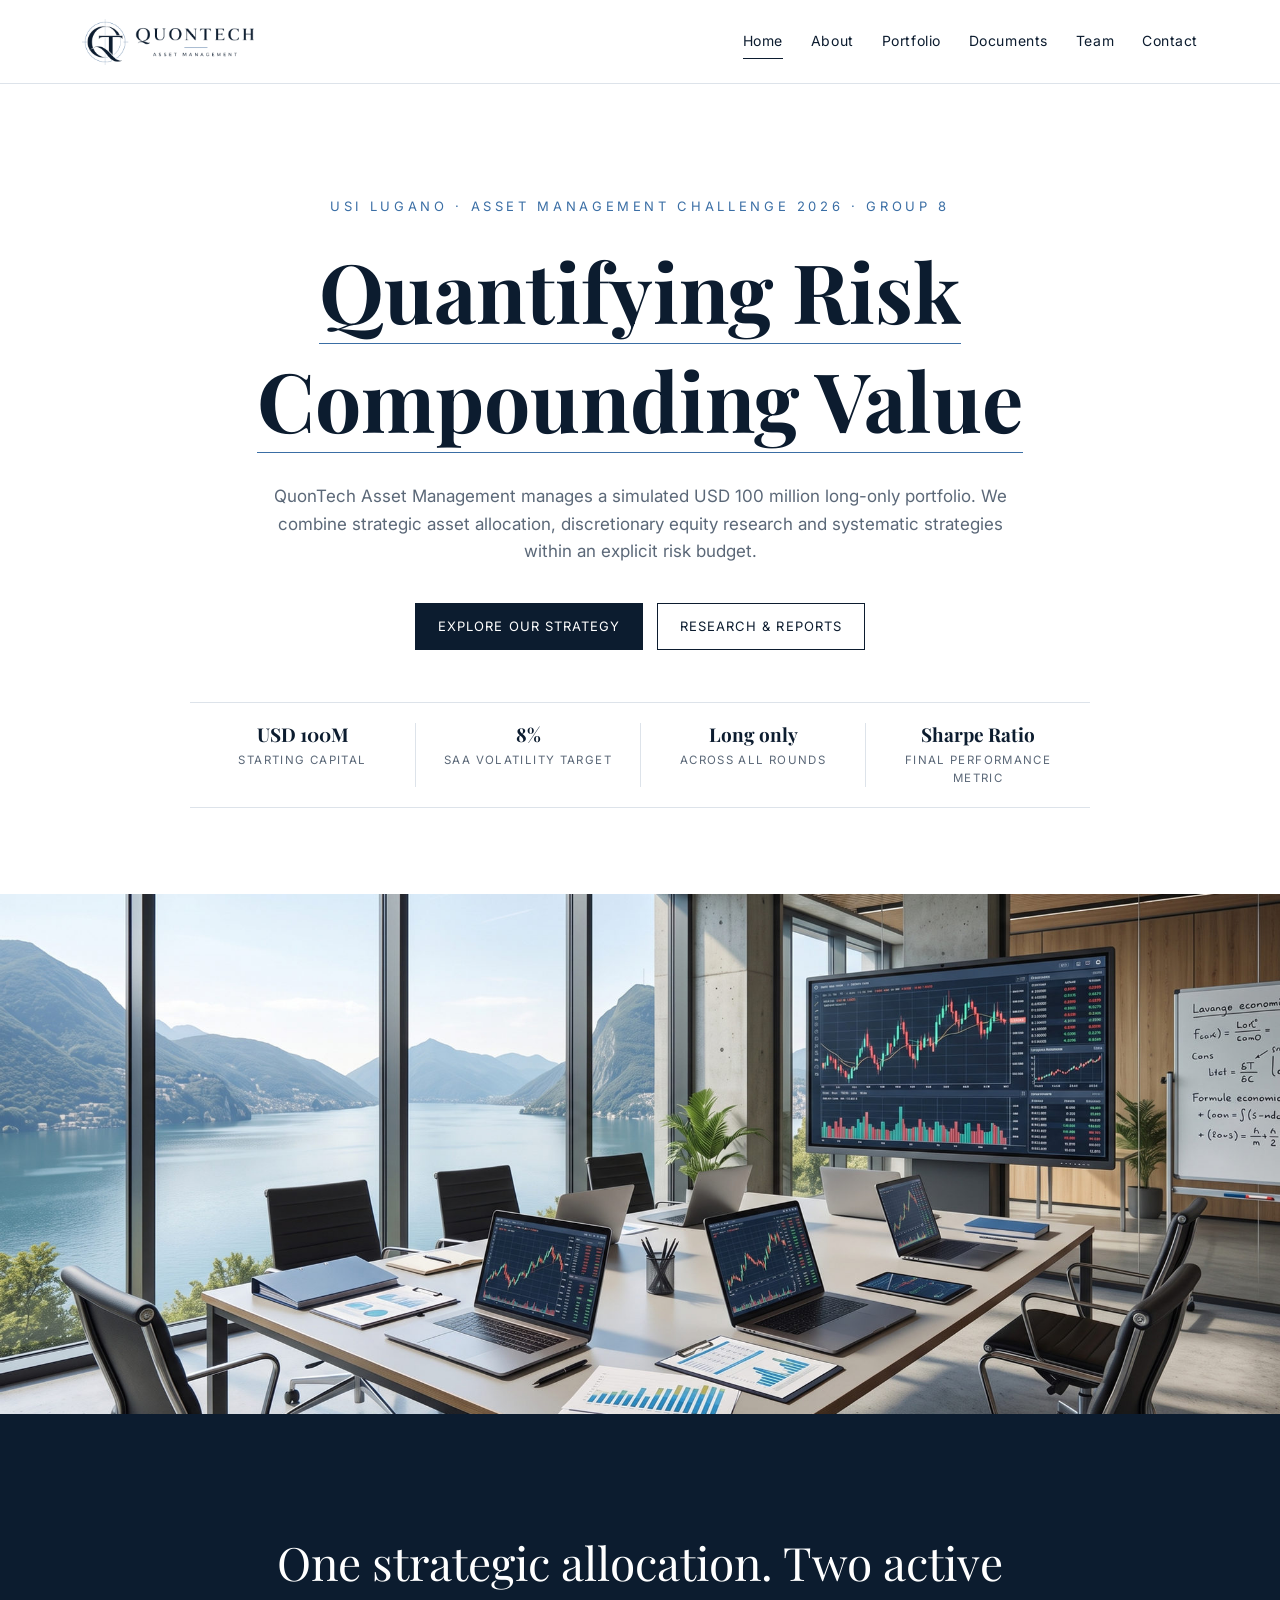
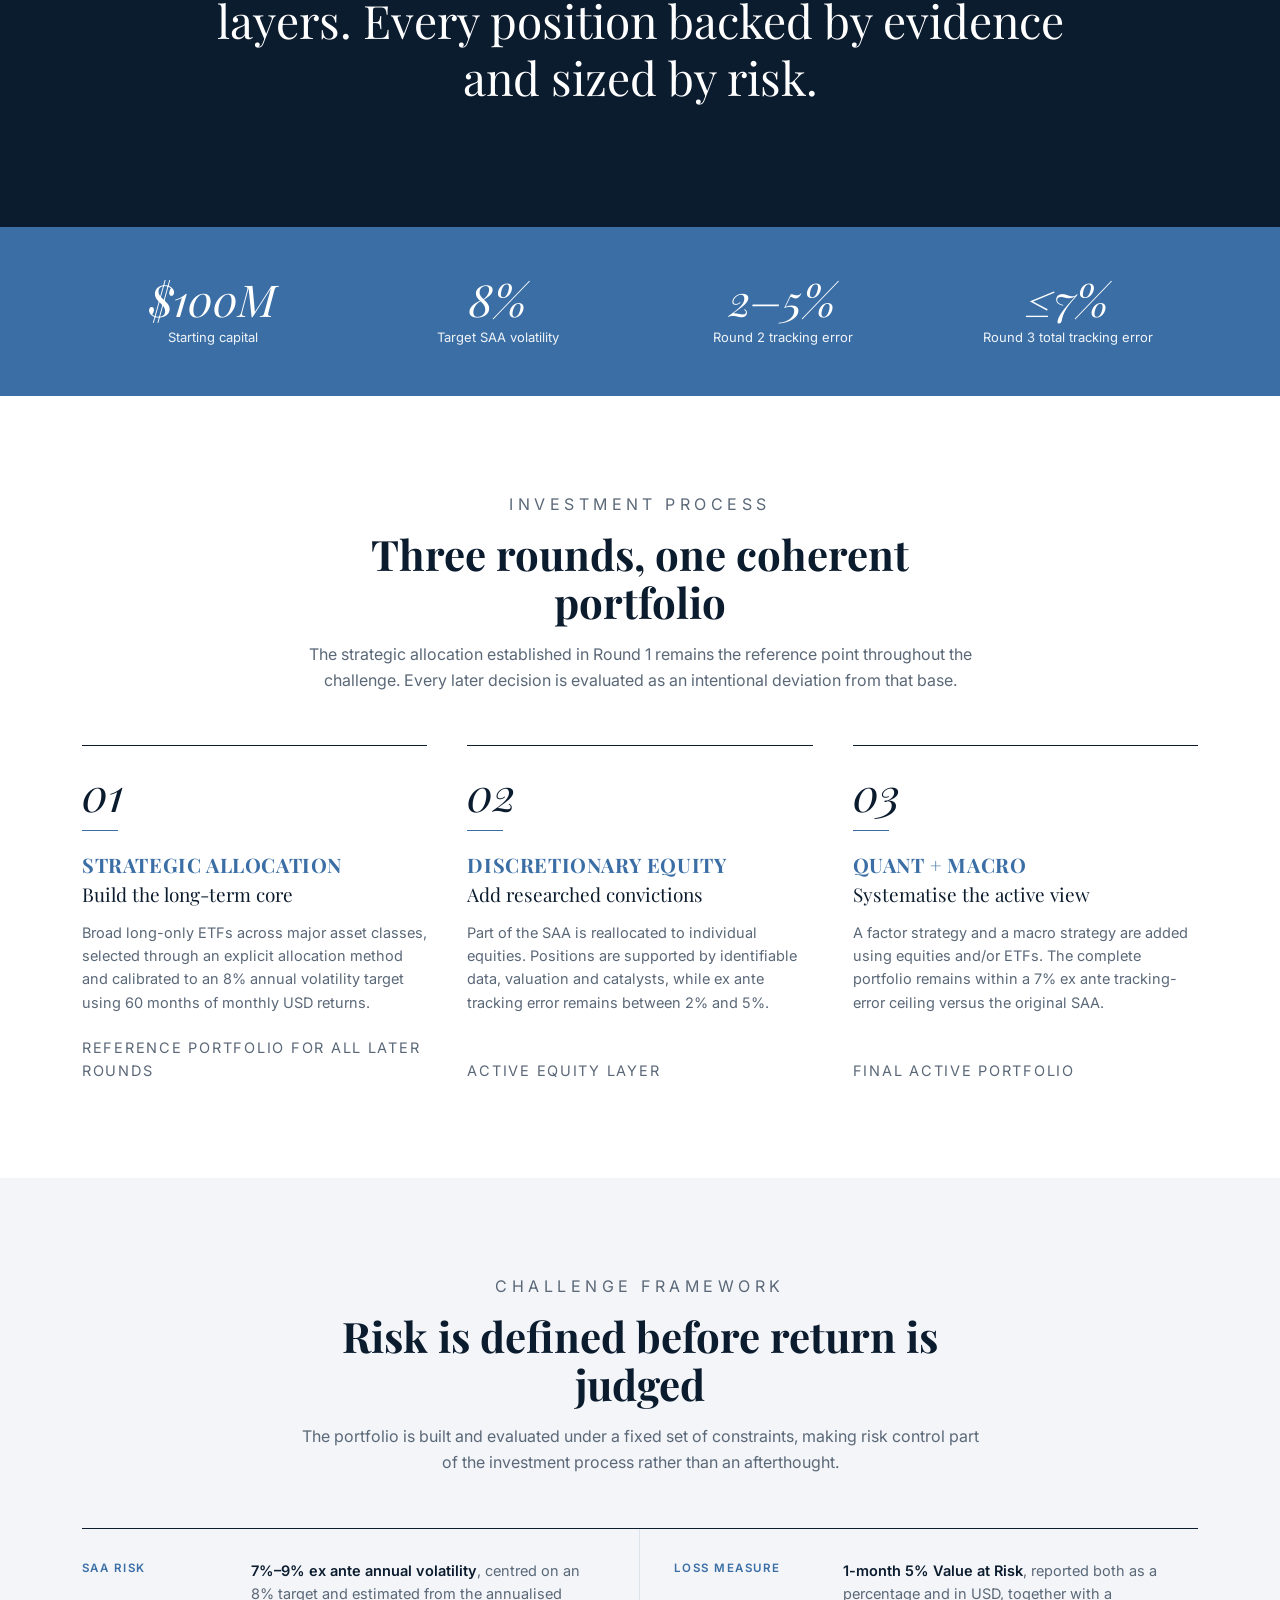
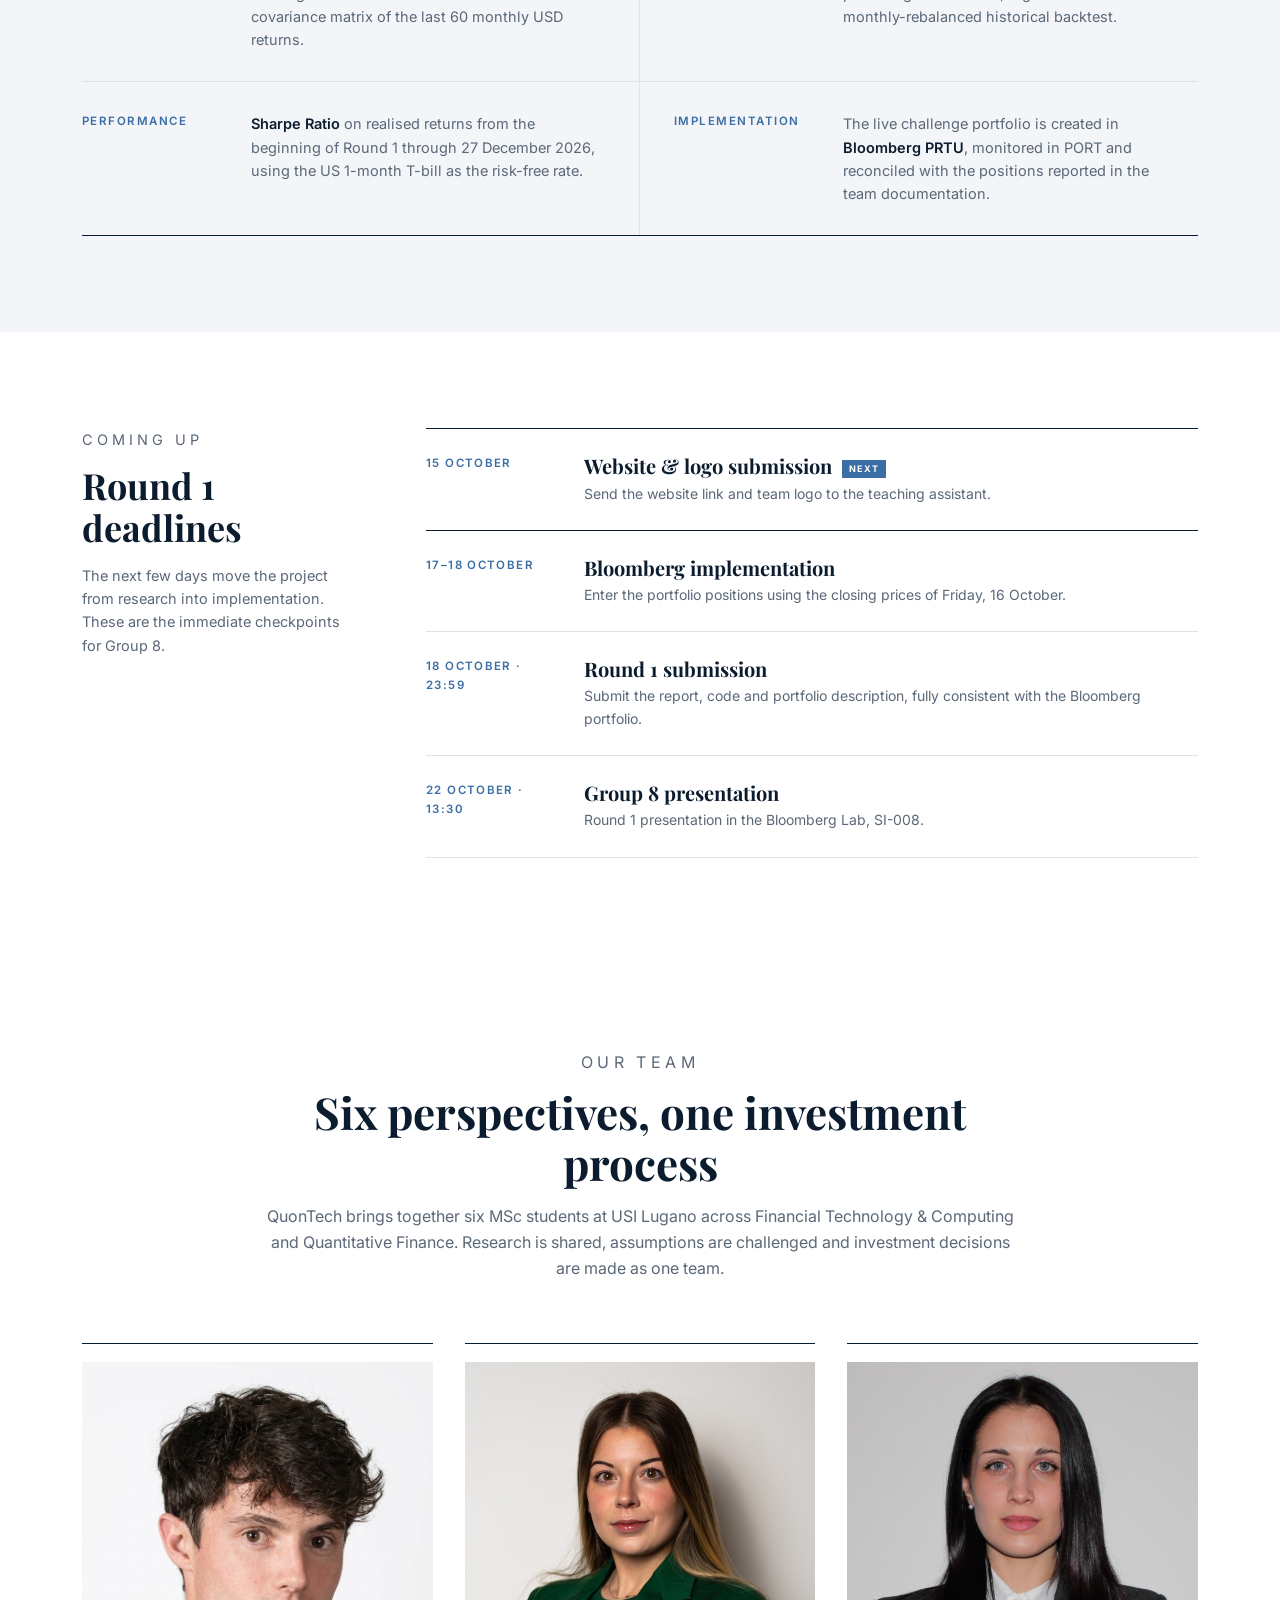
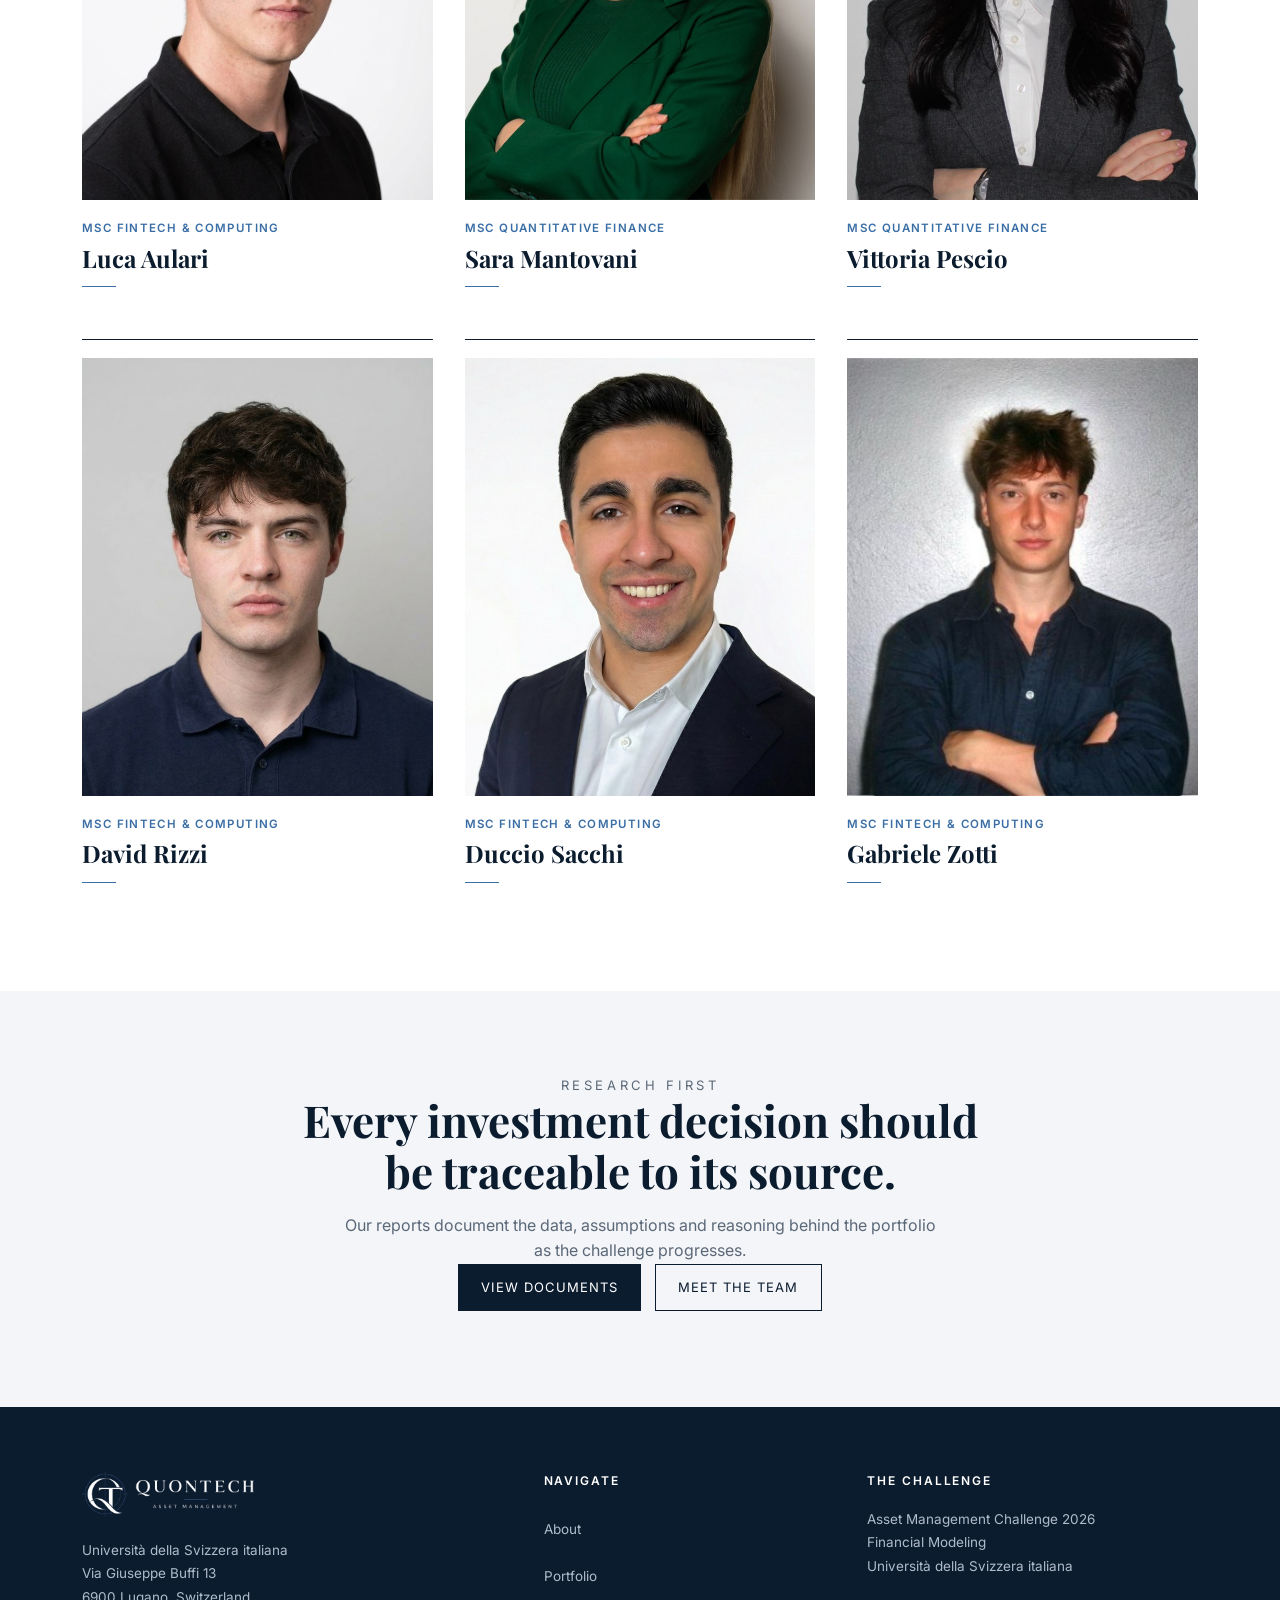
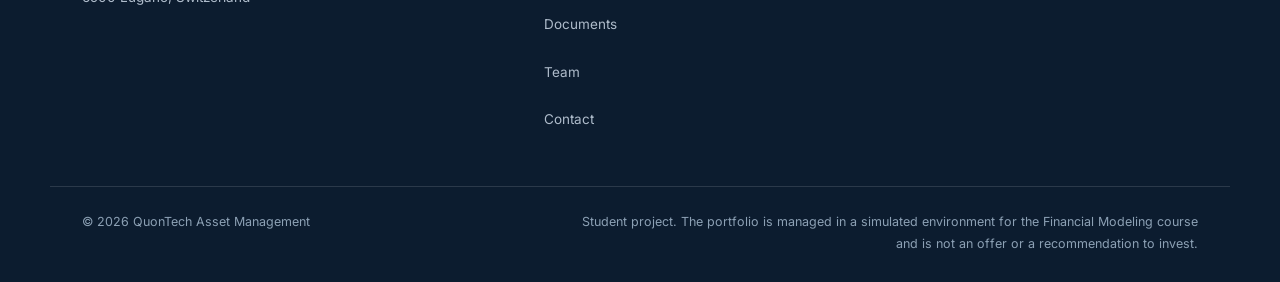
==== commit d1cecf65: "Redesign home and team pages with embedded team portraits Co-Authored-By: Claude Opus 5.5 <noreply@a" ====
--- a/index.html
+++ b/index.html
@@ -4,24 +4,274 @@
 <meta charset="utf-8">
 <meta name="viewport" content="width=device-width, initial-scale=1">
 <title>Home | QuonTech Asset Management</title>
-<meta name="description" content="QuonTech Asset Management, Group 8 of the Asset Management Challenge 2026 at USI Lugano. A USD 100 million long-only portfolio built on a strategic asset allocation with an 8% volatility target.">
+<meta name="description" content="QuonTech Asset Management, Group 8 of the Asset Management Challenge 2026 at USI Lugano. A USD 100 million long-only portfolio built around a strategic asset allocation with an 8% volatility target.">
 <meta name="author" content="QuonTech Asset Management">
 <meta property="og:type" content="website">
 <meta property="og:site_name" content="QuonTech Asset Management">
 <meta property="og:title" content="Home | QuonTech Asset Management">
-<meta property="og:description" content="QuonTech Asset Management, Group 8 of the Asset Management Challenge 2026 at USI Lugano. A USD 100 million long-only portfolio built on a strategic asset allocation with an 8% volatility target.">
-<meta property="og:url" content="https://davidrizzi.github.io/quontech/">
-<meta property="og:image" content="https://davidrizzi.github.io/quontech/logo_navy.png">
+<meta property="og:description" content="QuonTech Asset Management, Group 8 of the Asset Management Challenge 2026 at USI Lugano.">
+<meta property="og:url" content="">
+<meta property="og:image" content="logo_navy.png">
 <meta name="twitter:card" content="summary">
 <link rel="canonical" href="https://davidrizzi.github.io/quontech/">
 <link rel="icon" href="logo_navy.png">
 <link rel="preconnect" href="https://fonts.googleapis.com">
 <link rel="preconnect" href="https://fonts.gstatic.com" crossorigin>
 <link href="https://fonts.googleapis.com/css2?family=Inter:wght@400;500;600&family=Playfair+Display:ital,wght@0,600;0,700;1,600&display=swap" rel="stylesheet">
-<link rel="stylesheet" href="style.css">
+<style>
+:root{--navy:#0C1C2F;--navy-2:#13263D;--white:#FFFFFF;--grey:#F3F5F8;--line:#DDE3EA;--steel:#3A6EA5;--steel-light:#C9D6E5;--initials:#74879D;--text:#1E2A38;--muted:#5B6878;--serif:"Playfair Display",Georgia,"Times New Roman",serif;--sans:"Inter","Helvetica Neue",Arial,sans-serif;--header-h:84px;--max:1180px}
+*{box-sizing:border-box;margin:0;padding:0}html{scroll-behavior:smooth}body{font-family:var(--sans);color:var(--text);background:var(--white);line-height:1.6;-webkit-font-smoothing:antialiased}img{max-width:100%;display:block}a{color:inherit;text-decoration:none}.container{width:100%;max-width:var(--max);margin:0 auto;padding:0 32px}.skip{position:absolute;left:-9999px;top:0;z-index:1100;background:var(--navy);color:var(--white);padding:12px 18px;font-size:14px}.skip:focus{left:12px;top:12px}
+.intro{position:fixed;inset:0;z-index:1000;background:var(--navy);display:flex;align-items:center;justify-content:center;transition:transform 1.1s cubic-bezier(.77,0,.18,1)}.intro img{width:min(420px,70vw);opacity:0;transform:scale(.96);animation:introLogo 1.2s ease-out .2s forwards}.intro.is-open{transform:translateY(-100%)}.intro.is-gone{display:none}@keyframes introLogo{to{opacity:1;transform:scale(1)}}
+.site-header{position:fixed;top:0;left:0;right:0;z-index:100;height:var(--header-h);background:rgba(255,255,255,.97);border-bottom:1px solid var(--line);backdrop-filter:blur(6px)}.site-header .container{height:100%;display:flex;align-items:center;justify-content:space-between}.brand{display:flex;align-items:center;min-height:44px}.brand img{height:46px;width:auto}.nav{display:flex;gap:28px}.nav a{font-size:14px;letter-spacing:.04em;color:var(--navy);padding:6px 0;border-bottom:1px solid transparent}.nav a:hover{color:var(--steel)}.nav a.active{border-bottom-color:var(--navy)}.nav-toggle{display:none;background:none;border:0;cursor:pointer;width:44px;height:44px;flex-direction:column;justify-content:center;align-items:flex-end;gap:6px}.nav-toggle span{display:block;width:26px;height:1.5px;background:var(--navy)}main{padding-top:var(--header-h)}
+.eyebrow{font-size:13px;letter-spacing:.28em;text-transform:uppercase;color:var(--steel)}h1,h2,h3{font-family:var(--serif);color:var(--navy);font-weight:700;line-height:1.15}.lead{font-size:17px;color:var(--muted);max-width:640px;margin:0 auto}.cta-row{margin-top:38px;display:flex;gap:14px;justify-content:center;flex-wrap:wrap}.btn{display:inline-flex;align-items:center;justify-content:center;min-height:44px;padding:12px 22px;font-size:13px;letter-spacing:.08em;text-transform:uppercase;background:var(--navy);color:var(--white);border:1px solid var(--navy);transition:.2s;cursor:pointer;font-family:var(--sans)}.btn:hover{background:var(--white);color:var(--navy)}.btn-ghost{background:transparent;color:var(--navy)}.btn-ghost:hover{background:var(--navy);color:var(--white)}
+.photo-band{height:clamp(260px,42vw,520px);background:center/cover no-repeat}.statement{background:var(--navy);color:var(--white);text-align:center;padding:120px 0}.statement p{font-family:var(--serif);font-size:clamp(28px,3.6vw,46px);line-height:1.25;max-width:860px;margin:0 auto;color:var(--white)}.stats{background:var(--steel);color:var(--white);padding:48px 0}.stats .container{display:grid;grid-template-columns:repeat(4,1fr);gap:24px;text-align:center}.stat .num{font-family:var(--serif);font-style:italic;font-size:44px;line-height:1.1}.stat .lbl{font-size:13px;opacity:.92;margin-top:4px}
+.section{padding:96px 0}.section-grey{background:var(--grey)}.rounds{display:grid;grid-template-columns:repeat(3,1fr);gap:44px;padding:36px 0 88px;align-items:stretch}.round{display:flex;flex-direction:column}.round .no{font-family:var(--serif);font-style:italic;font-size:56px;color:var(--navy);line-height:1}.round .bar{width:36px;height:1px;background:var(--steel);margin:14px 0 18px}.round h3{font-size:20px;color:var(--steel);letter-spacing:.03em;text-transform:uppercase;margin-bottom:6px}.round p.round-sub{font-family:var(--serif);font-size:19px;line-height:1.3;color:var(--navy);margin-bottom:14px}.round p{color:var(--muted);font-size:14.5px}.round-date{margin-top:auto;padding-top:18px;font-size:12.5px;letter-spacing:.12em;text-transform:uppercase;color:var(--steel)}
+.site-footer{background:var(--navy);color:#AFBCCB;padding:64px 0 28px;font-size:13.5px}.f-top{display:grid;grid-template-columns:1.5fr 1fr 1.2fr;gap:48px;align-items:start;padding-bottom:44px}.site-footer img{height:46px;width:auto;margin:0 0 22px}.site-footer p{line-height:1.75}.f-col h4{font-family:var(--sans);font-size:12px;letter-spacing:.16em;text-transform:uppercase;color:var(--white);font-weight:600;margin-bottom:18px}.f-col nav{display:flex;flex-direction:column;gap:4px}.f-col nav a{color:#AFBCCB;width:fit-content;padding:11px 0}.f-col nav a:hover{color:var(--white)}.f-bottom{display:flex;justify-content:space-between;align-items:baseline;gap:32px;padding-top:24px;border-top:1px solid rgba(255,255,255,.13)}.f-bottom p{font-size:12.5px;color:#8CA0B4}.f-bottom .disclaimer{max-width:620px;text-align:right}.to-top{position:fixed;right:24px;bottom:24px;z-index:90;width:44px;height:44px;border:1px solid var(--line);background:var(--white);color:var(--navy);font-size:18px;cursor:pointer;opacity:0;pointer-events:none;transition:opacity .3s}.to-top.show{opacity:1;pointer-events:auto}.to-top:hover{background:var(--navy);color:var(--white)}.reveal{opacity:0;transform:translateY(24px);transition:opacity .9s ease,transform .9s ease}.reveal.in{opacity:1;transform:none}
+@media(max-width:980px){.f-top{grid-template-columns:1fr 1fr;gap:36px 40px}.f-bottom{flex-direction:column;align-items:flex-start;gap:12px}.f-bottom .disclaimer{text-align:left}}
+@media(max-width:900px){.rounds{grid-template-columns:1fr 1fr}}
+@media(max-width:720px){:root{--header-h:70px}.container{padding:0 20px}.brand img{height:36px}.nav-toggle{display:flex}.nav{position:fixed;top:var(--header-h);left:0;right:0;background:var(--white);flex-direction:column;gap:0;padding:8px 20px 20px;border-bottom:1px solid var(--line);transform:translateY(-120%);transition:transform .35s ease;z-index:-1}.nav.open{transform:none}.nav a{padding:13px 0;min-height:44px;display:flex;align-items:center;border-bottom:1px solid var(--line)}.stats .container{grid-template-columns:1fr 1fr;gap:32px 16px}.rounds{grid-template-columns:1fr}.cta-row{flex-direction:column;align-items:stretch}.cta-row .btn{width:100%}.statement{padding:80px 0}.section{padding-top:70px}.f-top{grid-template-columns:1fr;gap:32px}}
+@media(prefers-reduced-motion:reduce){html{scroll-behavior:auto}.intro,.intro img,.reveal{transition:none;animation:none;opacity:1;transform:none}}
+
+</style>
+
+<!-- Home-only refinements. The global QuonTech visual identity stays unchanged. -->
+<style>
+  .hero-refined { padding: 112px 0 86px; text-align: center; }
+  .hero-refined h1 { font-size: clamp(46px, 7vw, 82px); margin: 22px 0 26px; }
+  .hero-refined h1 span { display: inline-block; padding-bottom: 6px; border-bottom: 1px solid var(--steel); margin: 4px 0; }
+  .hero-refined .lead { max-width: 760px; }
+
+  .hero-meta {
+    max-width: 900px;
+    margin: 52px auto 0;
+    padding: 20px 0;
+    display: grid;
+    grid-template-columns: repeat(4, 1fr);
+    border-top: 1px solid var(--line);
+    border-bottom: 1px solid var(--line);
+  }
+  .hero-meta div { padding: 0 20px; }
+  .hero-meta div + div { border-left: 1px solid var(--line); }
+  .hero-meta strong {
+    display: block;
+    font-family: var(--serif);
+    color: var(--navy);
+    font-size: 19px;
+    line-height: 1.2;
+    margin-bottom: 5px;
+  }
+  .hero-meta span {
+    display: block;
+    color: var(--muted);
+    font-size: 11.5px;
+    letter-spacing: .12em;
+    text-transform: uppercase;
+  }
+
+  .home-section-intro { max-width: 690px; margin: 0 auto 52px; text-align: center; }
+  .home-section-intro .eyebrow { margin-bottom: 12px; }
+  .home-section-intro h2 { font-size: clamp(30px, 3.5vw, 42px); margin-bottom: 16px; }
+  .home-section-intro p { color: var(--muted); font-size: 16px; }
+
+  .home-rounds { padding: 0; gap: 40px; }
+  .home-rounds .round {
+    padding-top: 24px;
+    border-top: 1px solid var(--navy);
+  }
+  .home-rounds .round .no { font-size: 46px; }
+  .home-rounds .round h3 { margin-top: 4px; }
+  .home-rounds .round-date { padding-top: 22px; }
+
+  .framework {
+    display: grid;
+    grid-template-columns: 1fr 1fr;
+    border-top: 1px solid var(--navy);
+    border-bottom: 1px solid var(--navy);
+  }
+  .framework-item {
+    display: grid;
+    grid-template-columns: 145px 1fr;
+    gap: 24px;
+    padding: 30px 28px 30px 0;
+    border-bottom: 1px solid var(--line);
+  }
+  .framework-item:nth-child(odd) { border-right: 1px solid var(--line); padding-right: 34px; }
+  .framework-item:nth-child(even) { padding-left: 34px; }
+  .framework-item:nth-last-child(-n+2) { border-bottom: 0; }
+  .framework-item .label {
+    font-size: 11.5px;
+    letter-spacing: .13em;
+    text-transform: uppercase;
+    color: var(--steel);
+    font-weight: 600;
+  }
+  .framework-item p { color: var(--muted); font-size: 14.5px; }
+  .framework-item strong { color: var(--navy); font-weight: 600; }
+
+  .deadline-wrap {
+    display: grid;
+    grid-template-columns: 280px 1fr;
+    gap: 64px;
+    align-items: start;
+  }
+  .deadline-aside {
+    position: sticky;
+    top: calc(var(--header-h) + 30px);
+  }
+  .deadline-aside .eyebrow { margin-bottom: 14px; }
+  .deadline-aside h2 { font-size: 36px; margin-bottom: 16px; }
+  .deadline-aside p { color: var(--muted); font-size: 14.5px; }
+  .deadline-list { list-style: none; border-top: 1px solid var(--navy); }
+  .deadline-list li {
+    display: grid;
+    grid-template-columns: 130px 1fr;
+    gap: 28px;
+    padding: 25px 0;
+    border-bottom: 1px solid var(--line);
+  }
+  .deadline-list time {
+    color: var(--steel);
+    font-size: 11.5px;
+    letter-spacing: .12em;
+    text-transform: uppercase;
+    font-weight: 600;
+  }
+  .deadline-list h3 { font-size: 20px; margin-bottom: 5px; }
+  .deadline-list p { color: var(--muted); font-size: 14px; }
+  .deadline-list li.primary { border-bottom-color: var(--navy); }
+  .deadline-list li.primary h3::after {
+    content: "NEXT";
+    display: inline-block;
+    vertical-align: middle;
+    margin-left: 10px;
+    font-family: var(--sans);
+    font-size: 9px;
+    letter-spacing: .14em;
+    color: var(--white);
+    background: var(--steel);
+    padding: 4px 7px 3px;
+  }
+
+  .closing-cta { text-align: center; padding: 84px 0 96px; }
+  .closing-cta h2 { font-size: clamp(30px, 4vw, 44px); max-width: 720px; margin: 0 auto 16px; }
+  .closing-cta p { color: var(--muted); max-width: 600px; margin: 0 auto; }
+
+  @media (max-width: 900px) {
+    .hero-meta { grid-template-columns: 1fr 1fr; }
+    .hero-meta div { padding: 15px 20px; }
+    .hero-meta div + div { border-left: 0; }
+    .hero-meta div:nth-child(even) { border-left: 1px solid var(--line); }
+    .hero-meta div:nth-child(n+3) { border-top: 1px solid var(--line); }
+    .framework { grid-template-columns: 1fr; }
+    .framework-item, .framework-item:nth-child(odd), .framework-item:nth-child(even) {
+      border-right: 0;
+      border-bottom: 1px solid var(--line);
+      padding: 25px 0;
+    }
+    .framework-item:last-child { border-bottom: 0; }
+    .deadline-wrap { grid-template-columns: 1fr; gap: 38px; }
+    .deadline-aside { position: static; }
+  }
+
+  @media (max-width: 720px) {
+    .hero-refined { padding: 76px 0 60px; }
+    .hero-meta { margin-top: 38px; }
+    .home-rounds { gap: 32px; }
+    .framework-item { grid-template-columns: 1fr; gap: 8px; }
+    .deadline-list li { grid-template-columns: 1fr; gap: 8px; }
+    .closing-cta { padding: 66px 0 76px; }
+  }
+</style>
+
+<style>
+  /* Team section — deliberately follows the existing QuonTech editorial style:
+     square edges, thin rules, navy/steel palette and Playfair/Inter typography. */
+  .team-section { padding: 96px 0 108px; background: var(--white); }
+  .team-intro { max-width: 760px; margin: 0 auto; text-align: center; }
+  .team-intro .eyebrow { margin-bottom: 12px; }
+  .team-intro h2 { font-size: clamp(31px, 3.8vw, 44px); margin-bottom: 16px; }
+  .team-intro p { color: var(--muted); font-size: 16px; }
+
+  .team-grid {
+    display: grid;
+    grid-template-columns: repeat(3, minmax(0, 1fr));
+    gap: 52px 32px;
+    margin-top: 62px;
+  }
+
+  .team-card {
+    border-top: 1px solid var(--navy);
+    padding-top: 18px;
+  }
+
+  .team-photo-frame {
+    width: 100%;
+    aspect-ratio: 4 / 5;
+    overflow: hidden;
+    background: var(--grey);
+    margin-bottom: 20px;
+  }
+
+  .team-photo {
+    width: 100%;
+    height: 100%;
+    object-fit: cover;
+    display: block;
+    transition: transform .55s ease;
+  }
+
+  .team-card:hover .team-photo { transform: scale(1.018); }
+
+  .team-degree {
+    margin-bottom: 7px;
+    color: var(--steel);
+    font-size: 11.5px;
+    line-height: 1.4;
+    font-weight: 600;
+    letter-spacing: .12em;
+    text-transform: uppercase;
+  }
+
+  .team-name {
+    font-family: var(--serif);
+    font-size: 24px;
+    line-height: 1.18;
+    color: var(--navy);
+    font-weight: 700;
+  }
+
+  .team-rule {
+    width: 34px;
+    height: 1px;
+    background: var(--steel);
+    margin-top: 14px;
+  }
+
+  .team-page-hero {
+    padding: 110px 0 58px;
+    text-align: center;
+  }
+  .team-page-hero h1 {
+    font-size: clamp(46px, 7vw, 78px);
+    margin: 18px 0 24px;
+  }
+  .team-page-hero .lead { max-width: 780px; }
+
+  @media (max-width: 900px) {
+    .team-grid { grid-template-columns: repeat(2, minmax(0,1fr)); }
+  }
+  @media (max-width: 620px) {
+    .team-section { padding: 72px 0 82px; }
+    .team-grid { grid-template-columns: 1fr; gap: 40px; margin-top: 46px; }
+    .team-photo-frame { aspect-ratio: 4 / 4.8; }
+    .team-page-hero { padding: 78px 0 42px; }
+  }
+</style>
+
 </head>
 <body>
 <a class="skip" href="#main">Skip to content</a>
+
 <header class="site-header">
   <div class="container">
     <a class="brand" href="index.html" aria-label="QuonTech home"><img src="logo_navy_h.png" alt="QuonTech Asset Management"></a>
@@ -36,44 +286,215 @@
     </nav>
   </div>
 </header>
+
 <div class="intro" id="intro" aria-hidden="true">
   <img src="logo_white.png" alt="">
 </div>
+
 <main id="main">
-  <section class="hero">
+  <section class="hero-refined">
     <div class="container">
-      <p class="eyebrow">USI Lugano &middot; Asset Management Challenge 2026</p>
+      <p class="eyebrow">USI Lugano &middot; Asset Management Challenge 2026 &middot; Group 8</p>
       <h1><span>Quantifying Risk</span><br><span>Compounding Value</span></h1>
-      <p class="lead">QuonTech Asset Management is a student-run fund competing in the Asset Management Challenge 2026 at USI Lugano. We manage USD 100 million, long-only, within a risk budget we set ourselves and defend in public.</p>
-      <p class="cta-row"><a class="btn" href="portfolio.html">Our strategy</a> <a class="btn btn-ghost" href="documents.html">Reports and presentations</a></p>
-    </div>
-  </section>
+      <p class="lead">QuonTech Asset Management manages a simulated USD 100 million long-only portfolio. We combine strategic asset allocation, discretionary equity research and systematic strategies within an explicit risk budget.</p>
+      <p class="cta-row"><a class="btn" href="portfolio.html">Explore our strategy</a> <a class="btn btn-ghost" href="documents.html">Research &amp; reports</a></p>
+
+      <div class="hero-meta reveal" aria-label="Challenge overview">
+        <div><strong>USD 100M</strong><span>Starting capital</span></div>
+        <div><strong>8%</strong><span>SAA volatility target</span></div>
+        <div><strong>Long only</strong><span>Across all rounds</span></div>
+        <div><strong>Sharpe Ratio</strong><span>Final performance metric</span></div>
+      </div>
+    </div>
+  </section>
+
   <div class="photo-band" style="background-image:url('office.jpg')" role="img" aria-label="Trading room overlooking Lake Lugano"></div>
+
   <section class="statement">
     <div class="container reveal">
-      <p>One strategic allocation. Two tactical deviations. A risk budget that holds in every market.</p>
-    </div>
-  </section>
+      <p>One strategic allocation. Two active layers. Every position backed by evidence and sized by risk.</p>
+    </div>
+  </section>
+
   <section class="stats">
     <div class="container">
-      <div class="stat reveal"><div class="num">$100M</div><div class="lbl">Capital under management</div></div>
-      <div class="stat reveal"><div class="num">8%</div><div class="lbl">Volatility target</div></div>
-      <div class="stat reveal"><div class="num">2&ndash;7%</div><div class="lbl">Active risk budget</div></div>
-      <div class="stat reveal"><div class="num">3</div><div class="lbl">Rounds in the challenge</div></div>
-    </div>
-  </section>
+      <div class="stat reveal"><div class="num">$100M</div><div class="lbl">Starting capital</div></div>
+      <div class="stat reveal"><div class="num">8%</div><div class="lbl">Target SAA volatility</div></div>
+      <div class="stat reveal"><div class="num">2&ndash;5%</div><div class="lbl">Round 2 tracking error</div></div>
+      <div class="stat reveal"><div class="num">&le;7%</div><div class="lbl">Round 3 total tracking error</div></div>
+    </div>
+  </section>
+
   <section class="section">
     <div class="container">
-      <h2 class="section-title">Key dates</h2>
-      <ol class="milestones">
-        <li class="reveal"><span class="ms-no">01</span><span class="ms-date">20 and 22 October 2026</span><h3>Strategic asset allocation</h3><p>We allocate the capital across broad asset classes with long-only ETFs and present the allocation, its risk budget and its backtest.</p></li>
-        <li class="reveal"><span class="ms-no">02</span><span class="ms-date">10 and 12 November 2026</span><h3>Discretionary equity</h3><p>We deviate from the allocation with individual stocks, chosen on valuation and on catalysts expected before the end of the year.</p></li>
-        <li class="reveal"><span class="ms-no">03</span><span class="ms-date">1 and 3 December 2026</span><h3>Quantitative and macro</h3><p>We add a factor-based strategy and a macro strategy, and we decide which of our stocks to keep.</p></li>
-        <li class="reveal"><span class="ms-no">04</span><span class="ms-date">27 December 2026</span><h3>End of the challenge</h3><p>The portfolio is held unchanged to the end. The ranking is computed on the Sharpe Ratio realised over the whole period.</p></li>
+      <div class="home-section-intro reveal">
+        <p class="eyebrow">Investment process</p>
+        <h2>Three rounds, one coherent portfolio</h2>
+        <p>The strategic allocation established in Round 1 remains the reference point throughout the challenge. Every later decision is evaluated as an intentional deviation from that base.</p>
+      </div>
+
+      <div class="rounds home-rounds">
+        <div class="round reveal">
+          <div class="no">01</div><div class="bar"></div>
+          <h3>Strategic allocation</h3>
+          <p class="round-sub">Build the long-term core</p>
+          <p>Broad long-only ETFs across major asset classes, selected through an explicit allocation method and calibrated to an 8% annual volatility target using 60 months of monthly USD returns.</p>
+          <p class="round-date">Reference portfolio for all later rounds</p>
+        </div>
+        <div class="round reveal">
+          <div class="no">02</div><div class="bar"></div>
+          <h3>Discretionary equity</h3>
+          <p class="round-sub">Add researched convictions</p>
+          <p>Part of the SAA is reallocated to individual equities. Positions are supported by identifiable data, valuation and catalysts, while ex ante tracking error remains between 2% and 5%.</p>
+          <p class="round-date">Active equity layer</p>
+        </div>
+        <div class="round reveal">
+          <div class="no">03</div><div class="bar"></div>
+          <h3>Quant + macro</h3>
+          <p class="round-sub">Systematise the active view</p>
+          <p>A factor strategy and a macro strategy are added using equities and/or ETFs. The complete portfolio remains within a 7% ex ante tracking-error ceiling versus the original SAA.</p>
+          <p class="round-date">Final active portfolio</p>
+        </div>
+      </div>
+    </div>
+  </section>
+
+  <section class="section section-grey">
+    <div class="container">
+      <div class="home-section-intro reveal">
+        <p class="eyebrow">Challenge framework</p>
+        <h2>Risk is defined before return is judged</h2>
+        <p>The portfolio is built and evaluated under a fixed set of constraints, making risk control part of the investment process rather than an afterthought.</p>
+      </div>
+
+      <div class="framework reveal">
+        <div class="framework-item">
+          <div class="label">SAA risk</div>
+          <p><strong>7%&ndash;9% ex ante annual volatility</strong>, centred on an 8% target and estimated from the annualised covariance matrix of the last 60 monthly USD returns.</p>
+        </div>
+        <div class="framework-item">
+          <div class="label">Loss measure</div>
+          <p><strong>1-month 5% Value at Risk</strong>, reported both as a percentage and in USD, together with a monthly-rebalanced historical backtest.</p>
+        </div>
+        <div class="framework-item">
+          <div class="label">Performance</div>
+          <p><strong>Sharpe Ratio</strong> on realised returns from the beginning of Round 1 through 27 December 2026, using the US 1-month T-bill as the risk-free rate.</p>
+        </div>
+        <div class="framework-item">
+          <div class="label">Implementation</div>
+          <p>The live challenge portfolio is created in <strong>Bloomberg PRTU</strong>, monitored in PORT and reconciled with the positions reported in the team documentation.</p>
+        </div>
+      </div>
+    </div>
+  </section>
+
+  <section class="section">
+    <div class="container deadline-wrap">
+      <div class="deadline-aside reveal">
+        <p class="eyebrow">Coming up</p>
+        <h2>Round 1 deadlines</h2>
+        <p>The next few days move the project from research into implementation. These are the immediate checkpoints for Group 8.</p>
+      </div>
+
+      <ol class="deadline-list">
+        <li class="primary reveal">
+          <time datetime="2026-10-15">15 October</time>
+          <div><h3>Website &amp; logo submission</h3><p>Send the website link and team logo to the teaching assistant.</p></div>
+        </li>
+        <li class="reveal">
+          <time datetime="2026-10-17">17&ndash;18 October</time>
+          <div><h3>Bloomberg implementation</h3><p>Enter the portfolio positions using the closing prices of Friday, 16 October.</p></div>
+        </li>
+        <li class="reveal">
+          <time datetime="2026-10-18T23:59">18 October &middot; 23:59</time>
+          <div><h3>Round 1 submission</h3><p>Submit the report, code and portfolio description, fully consistent with the Bloomberg portfolio.</p></div>
+        </li>
+        <li class="reveal">
+          <time datetime="2026-10-22T13:30">22 October &middot; 13:30</time>
+          <div><h3>Group 8 presentation</h3><p>Round 1 presentation in the Bloomberg Lab, SI-008.</p></div>
+        </li>
       </ol>
     </div>
   </section>
+
+
+  <section class="team-section" id="team">
+    <div class="container">
+      <div class="team-intro reveal">
+        <p class="eyebrow">Our team</p>
+        <h2>Six perspectives, one investment process</h2>
+        <p>QuonTech brings together six MSc students at USI Lugano across Financial Technology &amp; Computing and Quantitative Finance. Research is shared, assumptions are challenged and investment decisions are made as one team.</p>
+      </div>
+      <div class="team-grid">
+        
+        <article class="team-card reveal">
+          <div class="team-photo-frame">
+            <img class="team-photo" src="[data-uri]" alt="Luca Aulari" style="object-position:50% 36%">
+          </div>
+          <p class="team-degree">MSc Fintech & Computing</p>
+          <h3 class="team-name">Luca Aulari</h3>
+          <div class="team-rule" aria-hidden="true"></div>
+        </article>
+
+        <article class="team-card reveal">
+          <div class="team-photo-frame">
+            <img class="team-photo" src="[data-uri]" alt="Sara Mantovani" style="object-position:50% 32%">
+          </div>
+          <p class="team-degree">MSc Quantitative Finance</p>
+          <h3 class="team-name">Sara Mantovani</h3>
+          <div class="team-rule" aria-hidden="true"></div>
+        </article>
+
+        <article class="team-card reveal">
+          <div class="team-photo-frame">
+            <img class="team-photo" src="[data-uri]